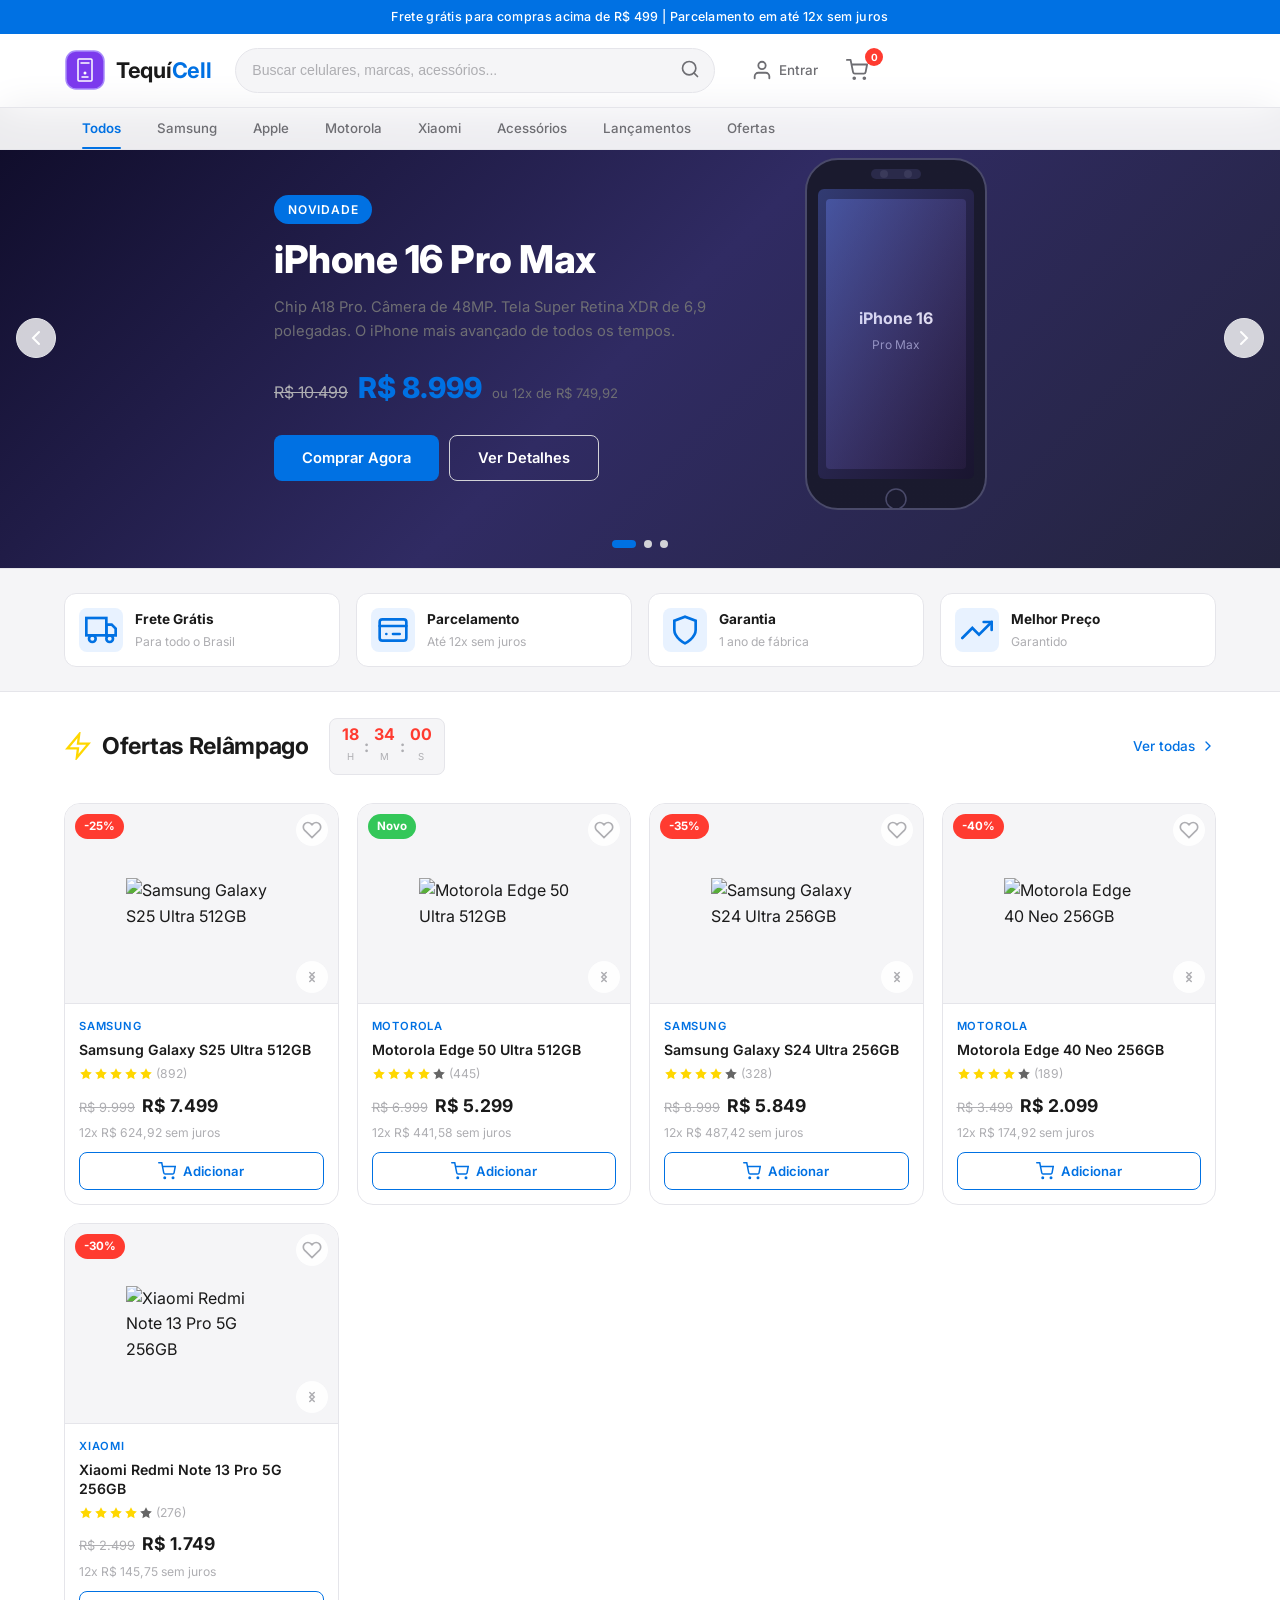
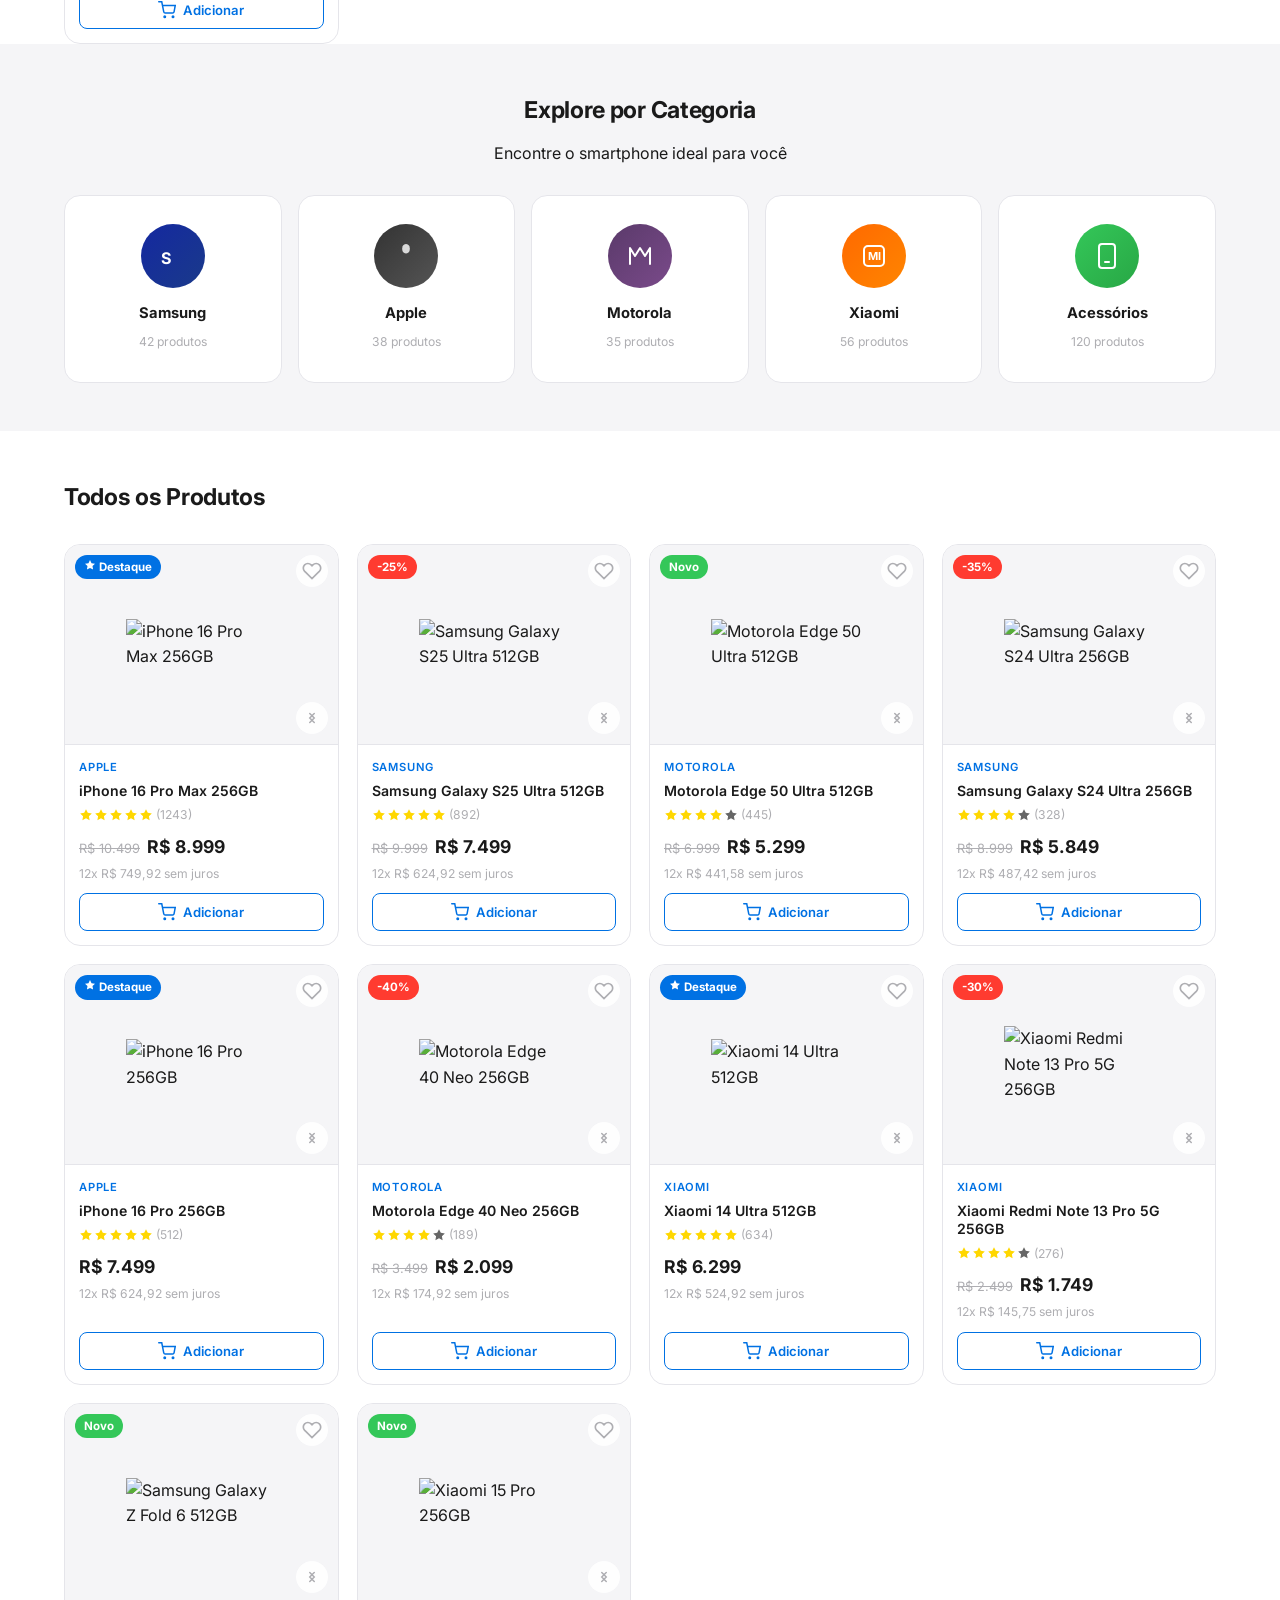
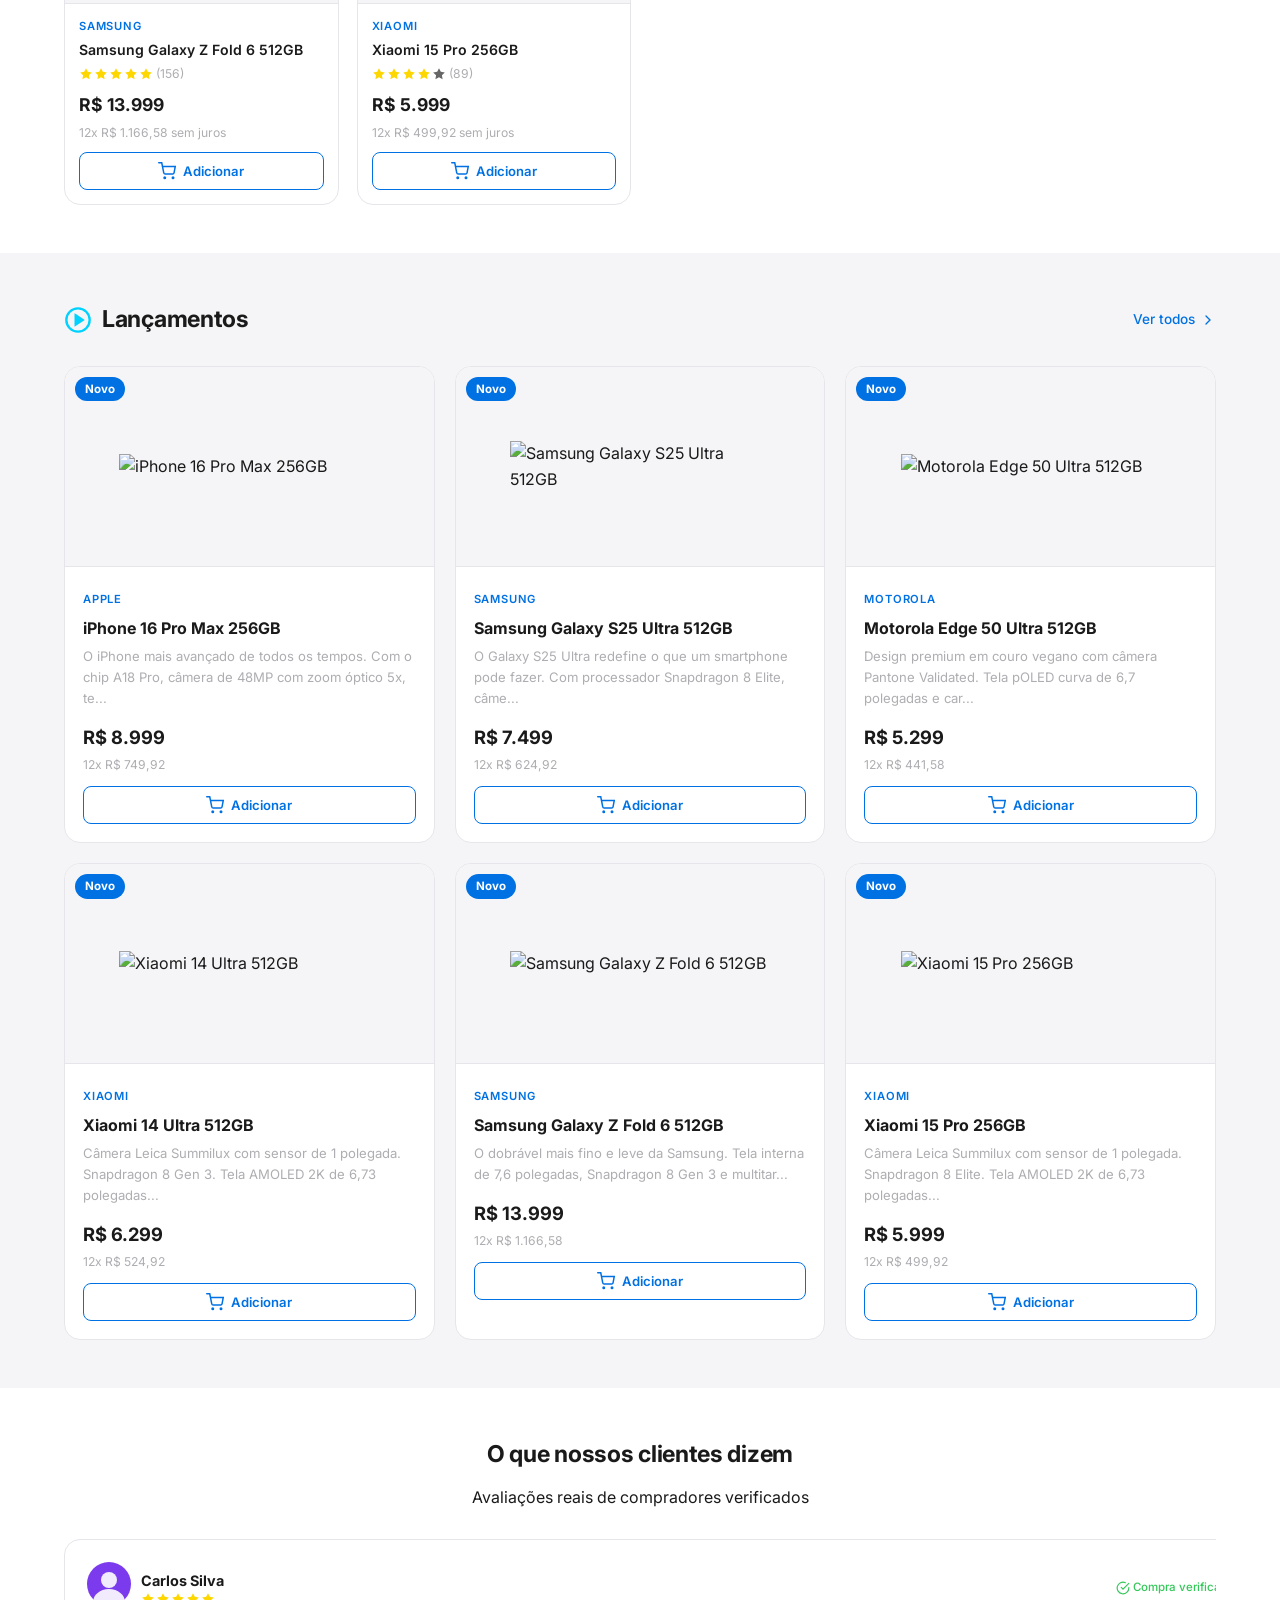
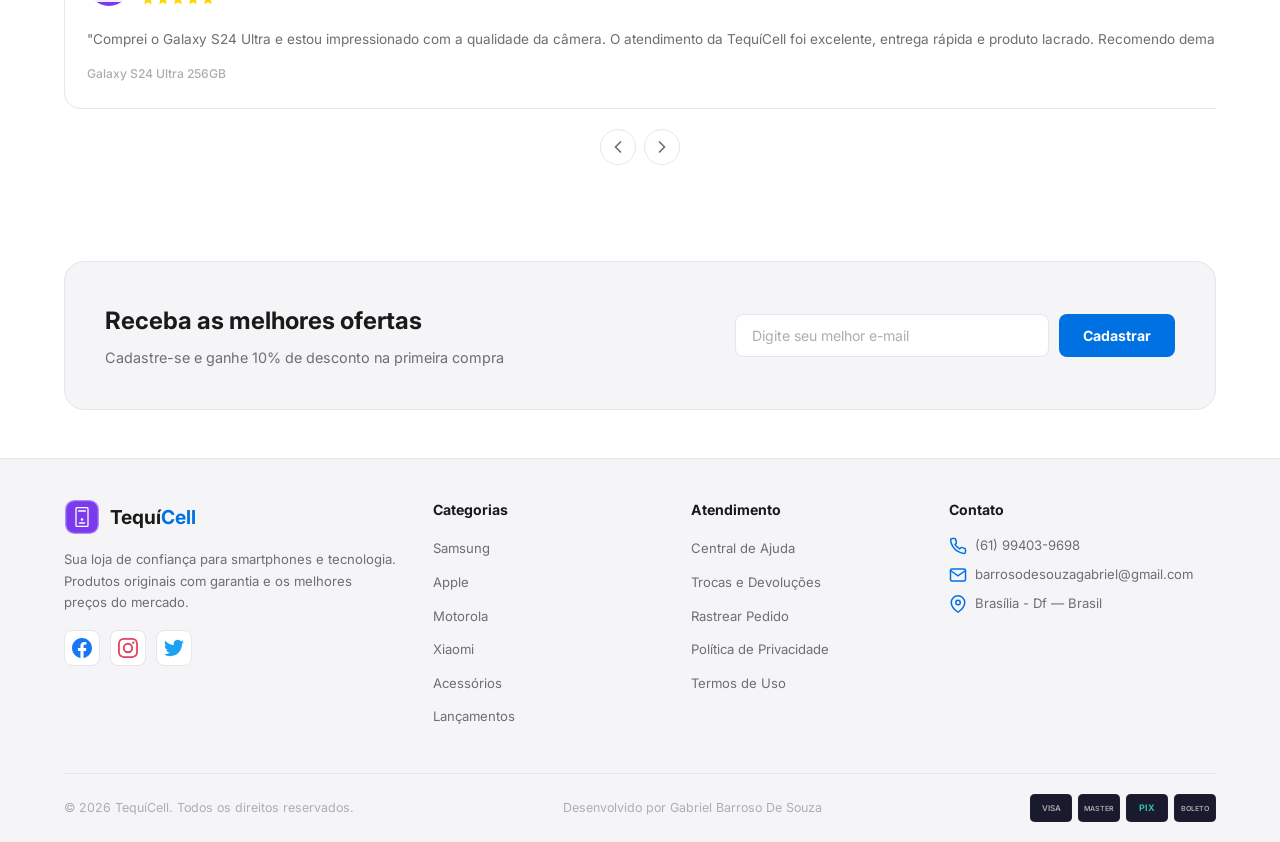
==== index.html @ 998842e7 "Add files via upload" ====
<!DOCTYPE html>
<html lang="pt-BR">
<head>
    <meta charset="UTF-8">
    <meta name="viewport" content="width=device-width, initial-scale=1.0">
    <title>TequíCell — Celulares e Tecnologia</title>
    <link rel="stylesheet" href="styles.css">
    <link href="https://fonts.googleapis.com/css2?family=Inter:wght@300;400;500;600;700;800;900&display=swap" rel="stylesheet">
</head>
<body>

    <!-- ===== HEADER ===== -->
    <header class="header" id="header">
        <div class="header-top">
            <div class="container">
                <p>Frete grátis para compras acima de R$ 499 | Parcelamento em até 12x sem juros</p>
            </div>
        </div>
        <nav class="navbar">
            <div class="container navbar-container">
                <a href="index.html" class="logo">
                    <svg width="4v2" height="42" viewBox="0 0 42 42" fill="none">
                        <rect x="2" y="2" width="38" height="38" rx="10" fill="url(#lg1)" stroke="url(#lg2)" stroke-width="1.5"/>
                        <path d="M14 11a1 1 0 011-1h12a1 1 0 011 1v20a1 1 0 01-1 1H15a1 1 0 01-1-1V11z" stroke="#fff" stroke-width="1.5" stroke-linecap="round"/>
                        <line x1="18" y1="28" x2="24" y2="28" stroke="#fff" stroke-width="1.5" stroke-linecap="round"/>
                        <circle cx="21" cy="24" r="1.5" fill="#fff"/>
                        <path d="M17 14h8" stroke="#fff" stroke-width="1.5" stroke-linecap="round"/>
                        <defs><linearGradient id="lg1" x1="2" y1="2" x2="40" y2="40"><stop stop-color="#7c3aed"/><stop offset="1" stop-color="#2563eb"/></linearGradient><linearGradient id="lg2" x1="2" y1="2" x2="40" y2="40"><stop stop-color="#a78bfa"/><stop offset="1" stop-color="#60a5fa"/></linearGradient></defs>
                    </svg>
                    <span class="logo-text">Tequí<span class="logo-accent">Cell</span></span>
                </a>

                <div class="search-bar">
                    <input type="text" id="searchInput" placeholder="Buscar celulares, marcas, acessórios...">
                    <button class="search-btn">
                        <svg width="20" height="20" viewBox="0 0 24 24" fill="none" stroke="currentColor" stroke-width="2" stroke-linecap="round" stroke-linejoin="round">
                            <circle cx="11" cy="11" r="8"/><line x1="21" y1="21" x2="16.65" y2="16.65"/>
                        </svg>
                    </button>
                </div>

                <div class="nav-actions">
                    <button class="nav-btn" id="loginBtn">
                        <svg width="22" height="22" viewBox="0 0 24 24" fill="none" stroke="currentColor" stroke-width="2" stroke-linecap="round" stroke-linejoin="round">
                            <path d="M20 21v-2a4 4 0 00-4-4H8a4 4 0 00-4 4v2"/><circle cx="12" cy="7" r="4"/>
                        </svg>
                        <span>Entrar</span>
                    </button>
                    <button class="nav-btn cart-btn" id="cartBtn">
                        <svg width="22" height="22" viewBox="0 0 24 24" fill="none" stroke="currentColor" stroke-width="2" stroke-linecap="round" stroke-linejoin="round">
                            <circle cx="9" cy="21" r="1"/><circle cx="20" cy="21" r="1"/>
                            <path d="M1 1h4l2.68 13.39a2 2 0 002 1.61h9.72a2 2 0 002-1.61L23 6H6"/>
                        </svg>
                        <span class="cart-count" id="cartCount">0</span>
                    </button>
                    <button class="mobile-menu-btn" id="mobileMenuBtn">
                        <span></span><span></span><span></span>
                    </button>
                </div>
            </div>
        </nav>

        <div class="nav-categories">
            <div class="container">
                <ul class="categories-list">
                    <li><a href="#" class="cat-link active" data-category="all">Todos</a></li>
                    <li><a href="#" class="cat-link" data-category="samsung">Samsung</a></li>
                    <li><a href="#" class="cat-link" data-category="apple">Apple</a></li>
                    <li><a href="#" class="cat-link" data-category="motorola">Motorola</a></li>
                    <li><a href="#" class="cat-link" data-category="xiaomi">Xiaomi</a></li>
                    <li><a href="#" class="cat-link" data-category="acessorios">Acessórios</a></li>
                    <li><a href="#" class="cat-link" data-category="lancamentos">Lançamentos</a></li>
                    <li><a href="#" class="cat-link" data-category="ofertas">Ofertas</a></li>
                </ul>
            </div>
        </div>
    </header>

    <!-- ===== MOBILE MENU ===== -->
    <div class="mobile-menu" id="mobileMenu">
        <div class="mobile-menu-header">
            <span>Menu</span>
            <button class="close-menu-btn" id="closeMenuBtn">
                <svg width="24" height="24" viewBox="0 0 24 24" fill="none" stroke="currentColor" stroke-width="2" stroke-linecap="round"><line x1="18" y1="6" x2="6" y2="18"/><line x1="6" y1="6" x2="18" y2="18"/></svg>
            </button>
        </div>
        <div class="mobile-search">
            <input type="text" placeholder="Buscar produtos...">
            <button><svg width="20" height="20" viewBox="0 0 24 24" fill="none" stroke="currentColor" stroke-width="2" stroke-linecap="round"><circle cx="11" cy="11" r="8"/><line x1="21" y1="21" x2="16.65" y2="16.65"/></svg></button>
        </div>
        <ul class="mobile-categories">
            <li><a href="#" data-category="all">Todos os Produtos</a></li>
            <li><a href="#" data-category="samsung">Samsung</a></li>
            <li><a href="#" data-category="apple">Apple</a></li>
            <li><a href="#" data-category="motorola">Motorola</a></li>
            <li><a href="#" data-category="xiaomi">Xiaomi</a></li>
            <li><a href="#" data-category="acessorios">Acessórios</a></li>
            <li><a href="#" data-category="lancamentos">Lançamentos</a></li>
            <li><a href="#" data-category="ofertas">Ofertas</a></li>
        </ul>
        <div class="mobile-menu-footer">
            <button class="mobile-login-btn" id="mobileLoginBtn">
                <svg width="20" height="20" viewBox="0 0 24 24" fill="none" stroke="currentColor" stroke-width="2" stroke-linecap="round"><path d="M20 21v-2a4 4 0 00-4-4H8a4 4 0 00-4 4v2"/><circle cx="12" cy="7" r="4"/></svg>
                Entrar / Cadastrar
            </button>
        </div>
    </div>
    <div class="mobile-menu-overlay" id="mobileMenuOverlay"></div>

    <!-- ===== AUTH MODAL ===== -->
    <div class="modal-overlay" id="authModal">
        <div class="modal auth-modal">
            <button class="modal-close" id="modalClose">
                <svg width="24" height="24" viewBox="0 0 24 24" fill="none" stroke="currentColor" stroke-width="2" stroke-linecap="round"><line x1="18" y1="6" x2="6" y2="18"/><line x1="6" y1="6" x2="18" y2="18"/></svg>
            </button>
            <div class="auth-tabs">
                <button class="auth-tab active" data-tab="login">Entrar</button>
                <button class="auth-tab" data-tab="register">Cadastrar</button>
            </div>
            <form class="auth-form active" id="loginForm">
                <div class="form-group">
                    <label for="loginEmail">E-mail</label>
                    <input type="email" id="loginEmail" placeholder="seu@email.com" required>
                </div>
                <div class="form-group">
                    <label for="loginPassword">Senha</label>
                    <div class="password-input">
                        <input type="password" id="loginPassword" placeholder="Sua senha" required>
                        <button type="button" class="toggle-password" data-target="loginPassword">
                            <svg width="20" height="20" viewBox="0 0 24 24" fill="none" stroke="currentColor" stroke-width="2" stroke-linecap="round"><path d="M1 12s4-8 11-8 11 8 11 8-4 8-11 8-11-8-11-8z"/><circle cx="12" cy="12" r="3"/></svg>
                        </button>
                    </div>
                </div>
                <div class="form-options">
                    <label class="checkbox-label"><input type="checkbox"> Lembrar-me</label>
                    <a href="#" class="forgot-link">Esqueceu a senha?</a>
                </div>
                <button type="submit" class="btn-primary full-width">Entrar</button>
                <div class="social-login">
                    <p>Ou entre com</p>
                    <div class="social-buttons">
                        <button type="button" class="social-btn"><svg width="20" height="20" viewBox="0 0 24 24"><path d="M22.56 12.25c0-.78-.07-1.53-.2-2.25H12v4.26h5.92a5.06 5.06 0 01-2.2 3.32v2.77h3.57c2.08-1.92 3.28-4.74 3.28-8.1z" fill="#4285F4"/><path d="M12 23c2.97 0 5.46-.98 7.28-2.66l-3.57-2.77c-.98.66-2.23 1.06-3.71 1.06-2.86 0-5.29-1.93-6.16-4.53H2.18v2.84C3.99 20.53 7.7 23 12 23z" fill="#34A853"/><path d="M5.84 14.09c-.22-.66-.35-1.36-.35-2.09s.13-1.43.35-2.09V7.07H2.18C1.43 8.55 1 10.22 1 12s.43 3.45 1.18 4.93l2.85-2.22.81-.62z" fill="#FBBC05"/><path d="M12 5.38c1.62 0 3.06.56 4.21 1.64l3.15-3.15C17.45 2.09 14.97 1 12 1 7.7 1 3.99 3.47 2.18 7.07l3.66 2.84c.87-2.6 3.3-4.53 6.16-4.53z" fill="#EA4335"/></svg> Google</button>
                        <button type="button" class="social-btn"><svg width="20" height="20" viewBox="0 0 24 24" fill="#1877F2"><path d="M24 12.073c0-6.627-5.373-12-12-12s-12 5.373-12 12c0 5.99 4.388 10.954 10.125 11.854v-8.385H7.078v-3.47h3.047V9.43c0-3.007 1.792-4.669 4.533-4.669 1.312 0 2.686.235 2.686.235v2.953H15.83c-1.491 0-1.956.925-1.956 1.874v2.25h3.328l-.532 3.47h-2.796v8.385C19.612 23.027 24 18.062 24 12.073z"/></svg> Facebook</button>
                    </div>
                </div>
            </form>
            <form class="auth-form" id="registerForm">
                <div class="form-group"><label for="regName">Nome completo</label><input type="text" id="regName" placeholder="Seu nome completo" required></div>
                <div class="form-group"><label for="regEmail">E-mail</label><input type="email" id="regEmail" placeholder="seu@email.com" required></div>
                <div class="form-group"><label for="regPhone">Telefone</label><input type="tel" id="regPhone" placeholder="(11) 99999-9999"></div>
                <div class="form-group"><label for="regPassword">Senha</label>
                    <div class="password-input"><input type="password" id="regPassword" placeholder="Mínimo 8 caracteres" required>
                        <button type="button" class="toggle-password" data-target="regPassword"><svg width="20" height="20" viewBox="0 0 24 24" fill="none" stroke="currentColor" stroke-width="2" stroke-linecap="round"><path d="M1 12s4-8 11-8 11 8 11 8-4 8-11 8-11-8-11-8z"/><circle cx="12" cy="12" r="3"/></svg></button>
                    </div>
                    <div class="password-strength" id="passwordStrength"><div class="strength-bar"></div><span class="strength-text"></span></div>
                </div>
                <div class="form-group"><label for="regConfirmPassword">Confirmar Senha</label><input type="password" id="regConfirmPassword" placeholder="Repita a senha" required></div>
                <label class="checkbox-label terms"><input type="checkbox" required> Aceito os <a href="#">Termos de Uso</a> e <a href="#">Política de Privacidade</a></label>
                <button type="submit" class="btn-primary full-width">Criar Conta</button>
            </form>
        </div>
    </div>

    <!-- ===== CART SIDEBAR ===== -->
    <div class="cart-sidebar" id="cartSidebar">
        <div class="cart-header">
            <h3>
                <svg width="22" height="22" viewBox="0 0 24 24" fill="none" stroke="currentColor" stroke-width="2" stroke-linecap="round"><circle cx="9" cy="21" r="1"/><circle cx="20" cy="21" r="1"/><path d="M1 1h4l2.68 13.39a2 2 0 002 1.61h9.72a2 2 0 002-1.61L23 6H6"/></svg>
                Meu Carrinho (<span id="cartItemCount">0</span>)
            </h3>
            <button class="cart-close" id="cartClose">
                <svg width="24" height="24" viewBox="0 0 24 24" fill="none" stroke="currentColor" stroke-width="2" stroke-linecap="round"><line x1="18" y1="6" x2="6" y2="18"/><line x1="6" y1="6" x2="18" y2="18"/></svg>
            </button>
        </div>
        <div class="cart-items" id="cartItems">
            <div class="cart-empty" id="cartEmpty">
                <svg width="64" height="64" viewBox="0 0 24 24" fill="none" stroke="currentColor" stroke-width="1.5" stroke-linecap="round"><circle cx="9" cy="21" r="1"/><circle cx="20" cy="21" r="1"/><path d="M1 1h4l2.68 13.39a2 2 0 002 1.61h9.72a2 2 0 002-1.61L23 6H6"/></svg>
                <p>Seu carrinho está vazio</p>
                <span>Adicione produtos para continuar</span>
            </div>
        </div>
        <div class="cart-footer" id="cartFooter" style="display:none;">
            <div class="cart-summary">
                <div class="cart-subtotal"><span>Subtotal</span><span id="cartSubtotal">R$ 0,00</span></div>
                <div class="cart-shipping"><span>Frete</span><span class="free-shipping">Grátis</span></div>
                <div class="cart-total"><span>Total</span><span id="cartTotal">R$ 0,00</span></div>
            </div>
            <button class="btn-checkout">Finalizar Compra</button>
            <button class="btn-clear-cart" id="clearCartBtn">Limpar Carrinho</button>
        </div>
    </div>
    <div class="cart-overlay" id="cartOverlay"></div>

    <!-- ===== COMPARE MODAL ===== -->
    <div class="modal-overlay" id="compareModal">
        <div class="modal compare-modal">
            <button class="modal-close" id="compareModalClose">
                <svg width="24" height="24" viewBox="0 0 24 24" fill="none" stroke="currentColor" stroke-width="2" stroke-linecap="round"><line x1="18" y1="6" x2="6" y2="18"/><line x1="6" y1="6" x2="18" y2="18"/></svg>
            </button>
            <h2>Comparar Produtos</h2>
            <p class="compare-subtitle">Selecione até 3 produtos para comparar</p>
            <div class="compare-selected" id="compareSelected">
                <div class="compare-empty-msg">
                    <svg width="48" height="48" viewBox="0 0 24 24" fill="none" stroke="currentColor" stroke-width="1.5" stroke-linecap="round"><polyline points="9 18 15 12 9 6"/><polyline points="15 18 9 12 15 6"/></svg>
                    <p>Clique em "Comparar" nos produtos para adicioná-los aqui</p>
                </div>
            </div>
            <div class="compare-table-wrapper" id="compareTableWrapper" style="display:none;">
                <table class="compare-table" id="compareTable"></table>
            </div>
            <button class="btn-primary full-width compare-action-btn" id="compareActionBtn" style="display:none;">Comparar Agora</button>
        </div>
    </div>

    <!-- ===== HERO CAROUSEL ===== -->
    <section class="hero-carousel" id="heroCarousel">
        <div class="carousel-container">
            <div class="carousel-track" id="carouselTrack">
                <div class="carousel-slide active" style="background: linear-gradient(135deg, #0f0c29 0%, #302b63 50%, #24243e 100%);">
                    <div class="container slide-content">
                        <div class="slide-text">
                            <span class="slide-badge">Novidade</span>
                            <h1>iPhone 16 Pro Max</h1>
                            <p>Chip A18 Pro. Câmera de 48MP. Tela Super Retina XDR de 6,9 polegadas. O iPhone mais avançado de todos os tempos.</p>
                            <div class="slide-price">
                                <span class="old-price">R$ 10.499</span>
                                <span class="current-price">R$ 8.999</span>
                                <span class="installment">ou 12x de R$ 749,92</span>
                            </div>
                            <div class="slide-buttons">
                                <button class="btn-primary btn-lg" onclick="window.location.href='product.html?id=iphone16promax'">Comprar Agora</button>
                                <button class="btn-outline btn-lg" id="botao">Ver Detalhes</button>
                            </div>
                        </div>
                        <div class="slide-image">
                            <svg width="220" height="380" viewBox="0 0 220 380" fill="none">
                                <defs><linearGradient id="iphoneGrad" x1="0" y1="0" x2="220" y2="380"><stop stop-color="#1a1a2e"/><stop offset="1" stop-color="#2d2d4a"/></linearGradient><linearGradient id="screenGrad1" x1="0" y1="0" x2="1" y2="1"><stop stop-color="#667eea" stop-opacity="0.4"/><stop offset="1" stop-color="#764ba2" stop-opacity="0.1"/></linearGradient></defs>
                                <rect x="20" y="15" width="180" height="350" rx="32" fill="url(#iphoneGrad)" stroke="#4a4a6a" stroke-width="2"/>
                                <rect x="32" y="45" width="156" height="290" rx="6" fill="#0f0f23"/>
                                <rect x="32" y="45" width="156" height="290" rx="6" fill="url(#screenGrad1)"/>
                                <rect x="85" y="25" width="50" height="10" rx="5" fill="#2a2a4a"/>
                                <circle cx="98" cy="30" r="4" fill="#3a3a5a"/><circle cx="122" cy="30" r="4" fill="#3a3a5a"/>
                                <circle cx="110" cy="355" r="10" stroke="#4a4a6a" stroke-width="1.5" fill="none"/>
                                <text x="110" y="180" text-anchor="middle" fill="#fff" font-family="Inter" font-size="16" font-weight="700">iPhone 16</text>
                                <text x="110" y="205" text-anchor="middle" fill="#a0a0c0" font-family="Inter" font-size="12">Pro Max</text>
                                <rect x="40" y="55" width="140" height="270" rx="4" fill="url(#screenGrad1)"/>
                            </svg>
                        </div>
                    </div>
                </div>
                <div class="carousel-slide" style="background: linear-gradient(135deg, #1a1a2e 0%, #16213e 50%, #0f3460 100%);">
                    <div class="container slide-content">
                        <div class="slide-text">
                            <span class="slide-badge" style="background: linear-gradient(135deg, #00d2ff, #3a7bd5);">Oferta Especial</span>
                            <h1>Samsung Galaxy S25 Ultra</h1>
                            <p>Processador Snapdragon 8 Elite. Câmera de 200MP. S Pen integrada. Tela Dynamic AMOLED 2X de 6,9 polegadas.</p>
                            <div class="slide-price">
                                <span class="old-price">R$ 9.999</span>
                                <span class="current-price">R$ 7.499</span>
                                <span class="installment">ou 12x de R$ 624,92</span>
                            </div>
                            <div class="slide-buttons">
                                <button class="btn-primary btn-lg" onclick="window.location.href='product.html?id=s25ultra'">Comprar Agora</button>
                                <button class="btn-outline btn-lg">Ver Detalhes</button>
                            </div>
                        </div>
                        <div class="slide-image">
                            <svg width="220" height="380" viewBox="0 0 220 380" fill="none">
                                <defs><linearGradient id="samsungGrad" x1="0" y1="0" x2="220" y2="380"><stop stop-color="#1a1a2e"/><stop offset="1" stop-color="#1a2a4e"/></linearGradient><linearGradient id="screenGrad2" x1="0" y1="0" x2="1" y2="1"><stop stop-color="#00d2ff" stop-opacity="0.3"/><stop offset="1" stop-color="#3a7bd5" stop-opacity="0.1"/></linearGradient></defs>
                                <rect x="20" y="15" width="180" height="350" rx="30" fill="url(#samsungGrad)" stroke="#3a5a8a" stroke-width="2"/>
                                <rect x="32" y="45" width="156" height="290" rx="6" fill="#0f0f23"/>
                                <rect x="32" y="45" width="156" height="290" rx="6" fill="url(#screenGrad2)"/>
                                <circle cx="110" cy="28" r="5" fill="#2a3a5a"/>
                                <circle cx="110" cy="355" r="10" stroke="#3a5a8a" stroke-width="1.5" fill="none"/>
                                <text x="110" y="180" text-anchor="middle" fill="#fff" font-family="Inter" font-size="15" font-weight="700">Galaxy S25</text>
                                <text x="110" y="205" text-anchor="middle" fill="#a0b0d0" font-family="Inter" font-size="12">Ultra</text>
                            </svg>
                        </div>
                    </div>
                </div>
                <div class="carousel-slide" style="background: linear-gradient(135deg, #1b1b2f 0%, #2d2d4a 50%, #1a1a3e 100%);">
                    <div class="container slide-content">
                        <div class="slide-text">
                            <span class="slide-badge" style="background: linear-gradient(135deg, #f093fb, #f5576c);">Lançamento</span>
                            <h1>Motorola Edge 50 Ultra</h1>
                            <p>Câmera Pantone Validated. Tela pOLED de 6,7 polegadas. Design premium em couro vegano. Carregamento de 125W.</p>
                            <div class="slide-price">
                                <span class="old-price">R$ 6.999</span>
                                <span class="current-price">R$ 5.299</span>
                                <span class="installment">ou 12x de R$ 441,58</span>
                            </div>
                            <div class="slide-buttons">
                                <button class="btn-primary btn-lg" onclick="window.location.href='product.html?id=edge50ultra'">Comprar Agora</button>
                                <button class="btn-outline btn-lg">Ver Detalhes</button>
                            </div>
                        </div>
                        <div class="slide-image">
                            <svg width="220" height="380" viewBox="0 0 220 380" fill="none">
                                <defs><linearGradient id="motoGrad" x1="0" y1="0" x2="220" y2="380"><stop stop-color="#1a1a2e"/><stop offset="1" stop-color="#2a1a3e"/></linearGradient><linearGradient id="screenGrad3" x1="0" y1="0" x2="1" y2="1"><stop stop-color="#f093fb" stop-opacity="0.3"/><stop offset="1" stop-color="#f5576c" stop-opacity="0.1"/></linearGradient></defs>
                                <rect x="20" y="15" width="180" height="350" rx="30" fill="url(#motoGrad)" stroke="#5a3a6a" stroke-width="2"/>
                                <rect x="32" y="45" width="156" height="290" rx="6" fill="#0f0f23"/>
                                <rect x="32" y="45" width="156" height="290" rx="6" fill="url(#screenGrad3)"/>
                                <circle cx="110" cy="28" r="5" fill="#4a3a5a"/>
                                <circle cx="110" cy="355" r="10" stroke="#5a3a6a" stroke-width="1.5" fill="none"/>
                                <text x="110" y="180" text-anchor="middle" fill="#fff" font-family="Inter" font-size="15" font-weight="700">Edge 50</text>
                                <text x="110" y="205" text-anchor="middle" fill="#c0a0d0" font-family="Inter" font-size="12">Ultra</text>
                            </svg>
                        </div>
                    </div>
                </div>
            </div>
            <button class="carousel-btn prev-btn" id="prevBtn">
                <svg width="24" height="24" viewBox="0 0 24 24" fill="none" stroke="currentColor" stroke-width="2" stroke-linecap="round"><polyline points="15 18 9 12 15 6"/></svg>
            </button>
            <button class="carousel-btn next-btn" id="nextBtn">
                <svg width="24" height="24" viewBox="0 0 24 24" fill="none" stroke="currentColor" stroke-width="2" stroke-linecap="round"><polyline points="9 18 15 12 9 6"/></svg>
            </button>
            <div class="carousel-dots" id="carouselDots">
                <button class="dot active" data-index="0"></button>
                <button class="dot" data-index="1"></button>
                <button class="dot" data-index="2"></button>
            </div>
        </div>
    </section>

    <!-- ===== PROMO BANNER ===== -->
    <section class="promo-banner">
        <div class="container">
            <div class="promo-grid">
                <div class="promo-card">
                    <div class="promo-icon"><svg width="32" height="32" viewBox="0 0 24 24" fill="none" stroke="currentColor" stroke-width="2" stroke-linecap="round"><rect x="1" y="3" width="15" height="13"/><polygon points="16 8 20 8 23 11 23 16 16 16 16 8"/><circle cx="5.5" cy="18.5" r="2.5"/><circle cx="18.5" cy="18.5" r="2.5"/></svg></div>
                    <div><h4>Frete Grátis</h4><p>Para todo o Brasil</p></div>
                </div>
                <div class="promo-card">
                    <div class="promo-icon"><svg width="32" height="32" viewBox="0 0 24 24" fill="none" stroke="currentColor" stroke-width="2" stroke-linecap="round"><rect x="2" y="4" width="20" height="16" rx="2"/><path d="M7 15h0M2 9h20"/><path d="M12 15h5"/></svg></div>
                    <div><h4>Parcelamento</h4><p>Até 12x sem juros</p></div>
                </div>
                <div class="promo-card">
                    <div class="promo-icon"><svg width="32" height="32" viewBox="0 0 24 24" fill="none" stroke="currentColor" stroke-width="2" stroke-linecap="round"><path d="M12 22s8-4 8-10V5l-8-3-8 3v7c0 6 8 10 8 10z"/></svg></div>
                    <div><h4>Garantia</h4><p>1 ano de fábrica</p></div>
                </div>
                <div class="promo-card">
                    <div class="promo-icon"><svg width="32" height="32" viewBox="0 0 24 24" fill="none" stroke="currentColor" stroke-width="2" stroke-linecap="round"><polyline points="23 6 13.5 15.5 8.5 10.5 1 18"/><polyline points="17 6 23 6 23 12"/></svg></div>
                    <div><h4>Melhor Preço</h4><p>Garantido</p></div>
                </div>
            </div>
        </div>
    </section>

    <!-- ===== FLASH DEALS ===== -->
    <section class="flash-deals">
        <br>
        <div class="container">
            <div class="section-header">
                <div class="section-title">
                    <svg width="28" height="28" viewBox="0 0 24 24" fill="none" stroke="url(#flashGrad)" stroke-width="2" stroke-linecap="round"><polygon points="13 2 3 14 12 14 11 22 21 10 12 10 13 2"/><defs><linearGradient id="flashGrad" x1="3" y1="2" x2="21" y2="22"><stop stop-color="#FFD700"/><stop offset="1" stop-color="#FF6B00"/></linearGradient></defs></svg>
                    <h2>Ofertas Relâmpago</h2>
                    <br>
                    <div class="countdown" id="countdown">
                        <div class="countdown-item"><span class="countdown-value" id="hours">08</span><span class="countdown-label">h</span></div>
                        <span class="countdown-sep">:</span>
                        <div class="countdown-item"><span class="countdown-value" id="minutes">45</span><span class="countdown-label">m</span></div>
                        <span class="countdown-sep">:</span>
                        <div class="countdown-item"><span class="countdown-value" id="seconds">30</span><span class="countdown-label">s</span></div>
                    </div>
                </div>
                <a href="#" class="see-all">Ver todas <svg width="16" height="16" viewBox="0 0 24 24" fill="none" stroke="currentColor" stroke-width="2" stroke-linecap="round"><polyline points="9 18 15 12 9 6"/></svg></a>
            </div>
            <div class="products-grid" id="flashDealsGrid"></div>
        </div>
    </section>

    <!-- ===== CATEGORIES ===== -->
    <section class="categories-section">
        <div class="container">
            <div class="section-header" style="flex-direction:column;align-items:center;text-align:center;">
                <h2>Explore por Categoria</h2>
                <p>Encontre o smartphone ideal para você</p>
            </div>
            <div class="categories-grid">
                <div class="category-card" data-category="samsung"><div class="category-icon samsung-icon"><svg width="40" height="40" viewBox="0 0 40 40"><text x="8" y="28" font-family="Inter" font-size="16" font-weight="700" fill="#fff">S</text></svg></div><h3>Samsung</h3><span>42 produtos</span></div>
                <div class="category-card" data-category="apple"><div class="category-icon apple-icon"><svg width="40" height="40" viewBox="0 0 40 40"><path d="M20 8c-1.5 0-3 1-3.5 2.5-.5 1.5-.5 3 0 4.5C17 16.5 18.5 17.5 20 17.5s3-1 3.5-2.5c.5-1.5.5-3 0-4.5C23 9 21.5 8 20 8z" fill="#fff" opacity="0.8"/></svg></div><h3>Apple</h3><span>38 produtos</span></div>
                <div class="category-card" data-category="motorola"><div class="category-icon motorola-icon"><svg width="40" height="40" viewBox="0 0 40 40"><path d="M10 28V12l5 8 5-8 5 8 5-8v16" stroke="#fff" stroke-width="2" fill="none" stroke-linecap="round" stroke-linejoin="round"/></svg></div><h3>Motorola</h3><span>35 produtos</span></div>
                <div class="category-card" data-category="xiaomi"><div class="category-icon xiaomi-icon"><svg width="40" height="40" viewBox="0 0 40 40"><rect x="10" y="10" width="20" height="20" rx="4" stroke="#fff" stroke-width="2" fill="none"/><text x="20" y="24" text-anchor="middle" font-family="Inter" font-size="11" font-weight="700" fill="#fff">MI</text></svg></div><h3>Xiaomi</h3><span>56 produtos</span></div>
                <div class="category-card" data-category="acessorios"><div class="category-icon acessorios-icon"><svg width="40" height="40" viewBox="0 0 40 40"><rect x="12" y="8" width="16" height="24" rx="3" stroke="#fff" stroke-width="2" fill="none"/><line x1="18" y1="26" x2="22" y2="26" stroke="#fff" stroke-width="2" stroke-linecap="round"/></svg></div><h3>Acessórios</h3><span>120 produtos</span></div>
            </div>
        </div>
    </section>

    <!-- ===== ALL PRODUCTS ===== -->
    <section class="all-products" id="allProducts">
        <div class="container">
            <div class="section-header">
                <h2>Todos os Produtos</h2>
            </div>
            <div class="products-grid" id="allProductsGrid"></div>
        </div>
    </section>

    <!-- ===== LAUNCHES ===== -->
    <section class="launches">
        <div class="container">
            <div class="section-header">
                <div class="section-title">
                    <svg width="28" height="28" viewBox="0 0 24 24" fill="none" stroke="url(#launchGrad)" stroke-width="2" stroke-linecap="round"><circle cx="12" cy="12" r="10"/><polygon points="10 8 16 12 10 16 10 8" fill="url(#launchGrad)"/><defs><linearGradient id="launchGrad" x1="2" y1="2" x2="22" y2="22"><stop stop-color="#00d2ff"/><stop offset="1" stop-color="#3a7bd5"/></linearGradient></defs></svg>
                    <h2>Lançamentos</h2>
                </div>
                <a href="#" class="see-all">Ver todos <svg width="16" height="16" viewBox="0 0 24 24" fill="none" stroke="currentColor" stroke-width="2" stroke-linecap="round"><polyline points="9 18 15 12 9 6"/></svg></a>
            </div>
            <div class="launches-grid" id="launchesGrid"></div>
        </div>
    </section>

    <!-- ===== REVIEWS ===== -->
    <section class="reviews-section">
        <div class="container">
            <div class="section-header" style="flex-direction:column;align-items:center;text-align:center;">
                <h2>O que nossos clientes dizem</h2>
                <p>Avaliações reais de compradores verificados</p>
            </div>
            <div class="reviews-carousel" id="reviewsCarousel">
                <div class="reviews-track" id="reviewsTrack">
                    <div class="review-card">
                        <div class="review-header">
                            <div class="review-avatar"><svg width="44" height="44" viewBox="0 0 44 44"><circle cx="22" cy="22" r="22" fill="url(#av1)"/><circle cx="22" cy="18" r="8" fill="#fff" opacity="0.9"/><path d="M6 40c0-7 7-13 16-13s16 6 16 13" fill="#fff" opacity="0.9"/><defs><linearGradient id="av1" x1="0" y1="0" x2="44" y2="44"><stop stop-color="#7c3aed"/><stop offset="1" stop-color="#2563eb"/></linearGradient></defs></svg></div>
                            <div class="review-meta"><h4>Carlos Silva</h4><div class="review-stars"><svg width="14" height="14" viewBox="0 0 24 24" fill="#FFD700"><polygon points="12 2 15.09 8.26 22 9.27 17 14.14 18.18 21.02 12 17.77 5.82 21.02 7 14.14 2 9.27 8.91 8.26 12 2"/></svg><svg width="14" height="14" viewBox="0 0 24 24" fill="#FFD700"><polygon points="12 2 15.09 8.26 22 9.27 17 14.14 18.18 21.02 12 17.77 5.82 21.02 7 14.14 2 9.27 8.91 8.26 12 2"/></svg><svg width="14" height="14" viewBox="0 0 24 24" fill="#FFD700"><polygon points="12 2 15.09 8.26 22 9.27 17 14.14 18.18 21.02 12 17.77 5.82 21.02 7 14.14 2 9.27 8.91 8.26 12 2"/></svg><svg width="14" height="14" viewBox="0 0 24 24" fill="#FFD700"><polygon points="12 2 15.09 8.26 22 9.27 17 14.14 18.18 21.02 12 17.77 5.82 21.02 7 14.14 2 9.27 8.91 8.26 12 2"/></svg><svg width="14" height="14" viewBox="0 0 24 24" fill="#FFD700"><polygon points="12 2 15.09 8.26 22 9.27 17 14.14 18.18 21.02 12 17.77 5.82 21.02 7 14.14 2 9.27 8.91 8.26 12 2"/></svg></div></div>
                            <span class="verified-badge"><svg width="14" height="14" viewBox="0 0 24 24" fill="none" stroke="currentColor" stroke-width="2" stroke-linecap="round"><path d="M22 11.08V12a10 10 0 11-5.93-9.14"/><polyline points="22 4 12 14.01 9 11.01"/></svg> Compra verificada</span>
                        </div>
                        <p class="review-text">"Comprei o Galaxy S24 Ultra e estou impressionado com a qualidade da câmera. O atendimento da TequíCell foi excelente, entrega rápida e produto lacrado. Recomendo demais!"</p>
                        <span class="review-product">Galaxy S24 Ultra 256GB</span>
                    </div>
                    <div class="review-card">
                        <div class="review-header">
                            <div class="review-avatar"><svg width="44" height="44" viewBox="0 0 44 44"><circle cx="22" cy="22" r="22" fill="url(#av2)"/><circle cx="22" cy="18" r="8" fill="#fff" opacity="0.9"/><path d="M6 40c0-7 7-13 16-13s16 6 16 13" fill="#fff" opacity="0.9"/><defs><linearGradient id="av2" x1="0" y1="0" x2="44" y2="44"><stop stop-color="#f093fb"/><stop offset="1" stop-color="#f5576c"/></linearGradient></defs></svg></div>
                            <div class="review-meta"><h4>Ana Oliveira</h4><div class="review-stars"><svg width="14" height="14" viewBox="0 0 24 24" fill="#FFD700"><polygon points="12 2 15.09 8.26 22 9.27 17 14.14 18.18 21.02 12 17.77 5.82 21.02 7 14.14 2 9.27 8.91 8.26 12 2"/></svg><svg width="14" height="14" viewBox="0 0 24 24" fill="#FFD700"><polygon points="12 2 15.09 8.26 22 9.27 17 14.14 18.18 21.02 12 17.77 5.82 21.02 7 14.14 2 9.27 8.91 8.26 12 2"/></svg><svg width="14" height="14" viewBox="0 0 24 24" fill="#FFD700"><polygon points="12 2 15.09 8.26 22 9.27 17 14.14 18.18 21.02 12 17.77 5.82 21.02 7 14.14 2 9.27 8.91 8.26 12 2"/></svg><svg width="14" height="14" viewBox="0 0 24 24" fill="#FFD700"><polygon points="12 2 15.09 8.26 22 9.27 17 14.14 18.18 21.02 12 17.77 5.82 21.02 7 14.14 2 9.27 8.91 8.26 12 2"/></svg><svg width="14" height="14" viewBox="0 0 24 24" fill="#FFD700"><polygon points="12 2 15.09 8.26 22 9.27 17 14.14 18.18 21.02 12 17.77 5.82 21.02 7 14.14 2 9.27 8.91 8.26 12 2"/></svg></div></div>
                            <span class="verified-badge"><svg width="14" height="14" viewBox="0 0 24 24" fill="none" stroke="currentColor" stroke-width="2" stroke-linecap="round"><path d="M22 11.08V12a10 10 0 11-5.93-9.14"/><polyline points="22 4 12 14.01 9 11.01"/></svg> Compra verificada</span>
                        </div>
                        <p class="review-text">"O iPhone 16 Pro superou minhas expectativas. A bateria dura o dia todo e as fotos ficam perfeitas. O site é muito fácil de navegar e o suporte respondeu todas as minhas dúvidas."</p>
                        <span class="review-product">iPhone 16 Pro 256GB</span>
                    </div>
                    <div class="review-card">
                        <div class="review-header">
                            <div class="review-avatar"><svg width="44" height="44" viewBox="0 0 44 44"><circle cx="22" cy="22" r="22" fill="url(#av3)"/><circle cx="22" cy="18" r="8" fill="#fff" opacity="0.9"/><path d="M6 40c0-7 7-13 16-13s16 6 16 13" fill="#fff" opacity="0.9"/><defs><linearGradient id="av3" x1="0" y1="0" x2="44" y2="44"><stop stop-color="#00d2ff"/><stop offset="1" stop-color="#3a7bd5"/></linearGradient></defs></svg></div>
                            <div class="review-meta"><h4>Rafael Santos</h4><div class="review-stars"><svg width="14" height="14" viewBox="0 0 24 24" fill="#FFD700"><polygon points="12 2 15.09 8.26 22 9.27 17 14.14 18.18 21.02 12 17.77 5.82 21.02 7 14.14 2 9.27 8.91 8.26 12 2"/></svg><svg width="14" height="14" viewBox="0 0 24 24" fill="#FFD700"><polygon points="12 2 15.09 8.26 22 9.27 17 14.14 18.18 21.02 12 17.77 5.82 21.02 7 14.14 2 9.27 8.91 8.26 12 2"/></svg><svg width="14" height="14" viewBox="0 0 24 24" fill="#FFD700"><polygon points="12 2 15.09 8.26 22 9.27 17 14.14 18.18 21.02 12 17.77 5.82 21.02 7 14.14 2 9.27 8.91 8.26 12 2"/></svg><svg width="14" height="14" viewBox="0 0 24 24" fill="#FFD700"><polygon points="12 2 15.09 8.26 22 9.27 17 14.14 18.18 21.02 12 17.77 5.82 21.02 7 14.14 2 9.27 8.91 8.26 12 2"/></svg><svg width="14" height="14" viewBox="0 0 24 24" fill="#666"><polygon points="12 2 15.09 8.26 22 9.27 17 14.14 18.18 21.02 12 17.77 5.82 21.02 7 14.14 2 9.27 8.91 8.26 12 2"/></svg></div></div>
                            <span class="verified-badge"><svg width="14" height="14" viewBox="0 0 24 24" fill="none" stroke="currentColor" stroke-width="2" stroke-linecap="round"><path d="M22 11.08V12a10 10 0 11-5.93-9.14"/><polyline points="22 4 12 14.01 9 11.01"/></svg> Compra verificada</span>
                        </div>
                        <p class="review-text">"O Motorola Edge 40 Neo é um excelente custo-benefício. Tela linda, câmera boa e o design em couro vegano é sofisticado. Chegou em 2 dias, muito rápido!"</p>
                        <span class="review-product">Motorola Edge 40 Neo 256GB</span>
                    </div>
                    <div class="review-card">
                        <div class="review-header">
                            <div class="review-avatar"><svg width="44" height="44" viewBox="0 0 44 44"><circle cx="22" cy="22" r="22" fill="url(#av4)"/><circle cx="22" cy="18" r="8" fill="#fff" opacity="0.9"/><path d="M6 40c0-7 7-13 16-13s16 6 16 13" fill="#fff" opacity="0.9"/><defs><linearGradient id="av4" x1="0" y1="0" x2="44" y2="44"><stop stop-color="#FFD700"/><stop offset="1" stop-color="#FF6B00"/></linearGradient></defs></svg></div>
                            <div class="review-meta"><h4>Juliana Costa</h4><div class="review-stars"><svg width="14" height="14" viewBox="0 0 24 24" fill="#FFD700"><polygon points="12 2 15.09 8.26 22 9.27 17 14.14 18.18 21.02 12 17.77 5.82 21.02 7 14.14 2 9.27 8.91 8.26 12 2"/></svg><svg width="14" height="14" viewBox="0 0 24 24" fill="#FFD700"><polygon points="12 2 15.09 8.26 22 9.27 17 14.14 18.18 21.02 12 17.77 5.82 21.02 7 14.14 2 9.27 8.91 8.26 12 2"/></svg><svg width="14" height="14" viewBox="0 0 24 24" fill="#FFD700"><polygon points="12 2 15.09 8.26 22 9.27 17 14.14 18.18 21.02 12 17.77 5.82 21.02 7 14.14 2 9.27 8.91 8.26 12 2"/></svg><svg width="14" height="14" viewBox="0 0 24 24" fill="#FFD700"><polygon points="12 2 15.09 8.26 22 9.27 17 14.14 18.18 21.02 12 17.77 5.82 21.02 7 14.14 2 9.27 8.91 8.26 12 2"/></svg><svg width="14" height="14" viewBox="0 0 24 24" fill="#FFD700"><polygon points="12 2 15.09 8.26 22 9.27 17 14.14 18.18 21.02 12 17.77 5.82 21.02 7 14.14 2 9.27 8.91 8.26 12 2"/></svg></div></div>
                            <span class="verified-badge"><svg width="14" height="14" viewBox="0 0 24 24" fill="none" stroke="currentColor" stroke-width="2" stroke-linecap="round"><path d="M22 11.08V12a10 10 0 11-5.93-9.14"/><polyline points="22 4 12 14.01 9 11.01"/></svg> Compra verificada</span>
                        </div>
                        <p class="review-text">"Já é a terceira vez que compro na TequíCell. Sempre com os melhores preços e promoções imperdíveis. O Xiaomi 14 Ultra é uma máquina de fotos!"</p>
                        <span class="review-product">Xiaomi 14 Ultra 512GB</span>
                    </div>
                </div>
                <div class="reviews-nav">
                    <button class="review-nav-btn" id="prevReview"><svg width="20" height="20" viewBox="0 0 24 24" fill="none" stroke="currentColor" stroke-width="2" stroke-linecap="round"><polyline points="15 18 9 12 15 6"/></svg></button>
                    <button class="review-nav-btn" id="nextReview"><svg width="20" height="20" viewBox="0 0 24 24" fill="none" stroke="currentColor" stroke-width="2" stroke-linecap="round"><polyline points="9 18 15 12 9 6"/></svg></button>
                </div>
            </div>
        </div>
    </section>

    <!-- ===== NEWSLETTER ===== -->
    <section class="newsletter">
        <div class="container">
            <div class="newsletter-content">
                <div class="newsletter-text">
                    <h2>Receba as melhores ofertas</h2>
                    <p>Cadastre-se e ganhe 10% de desconto na primeira compra</p>
                </div>
                <form class="newsletter-form">
                    <input type="email" placeholder="Digite seu melhor e-mail" required>
                    <button type="submit" class="btn-primary">Cadastrar</button>
                </form>
            </div>
        </div>
    </section>

    <!-- ===== FOOTER ===== -->
    <footer class="footer">
        <div class="container">
            <div class="footer-grid">
                <div class="footer-col">
                    <a href="index.html" class="footer-logo">
                        <svg width="36" height="36" viewBox="0 0 42 42" fill="none"><rect x="2" y="2" width="38" height="38" rx="10" fill="url(#lg1)" stroke="url(#lg2)" stroke-width="1.5"/><path d="M14 11a1 1 0 011-1h12a1 1 0 011 1v20a1 1 0 01-1 1H15a1 1 0 01-1-1V11z" stroke="#fff" stroke-width="1.5" stroke-linecap="round"/><line x1="18" y1="28" x2="24" y2="28" stroke="#fff" stroke-width="1.5" stroke-linecap="round"/><circle cx="21" cy="24" r="1.5" fill="#fff"/><path d="M17 14h8" stroke="#fff" stroke-width="1.5" stroke-linecap="round"/></svg>
                        <span>Tequí<span class="logo-accent">Cell</span></span>
                    </a>
                    <p>Sua loja de confiança para smartphones e tecnologia. Produtos originais com garantia e os melhores preços do mercado.</p>
                    <div class="footer-social">
                        <a href="#" class="social-link"><svg width="20" height="20" viewBox="0 0 24 24" fill="#1877F2"><path d="M24 12.073c0-6.627-5.373-12-12-12s-12 5.373-12 12c0 5.99 4.388 10.954 10.125 11.854v-8.385H7.078v-3.47h3.047V9.43c0-3.007 1.792-4.669 4.533-4.669 1.312 0 2.686.235 2.686.235v2.953H15.83c-1.491 0-1.956.925-1.956 1.874v2.25h3.328l-.532 3.47h-2.796v8.385C19.612 23.027 24 18.062 24 12.073z"/></svg></a>
                        <a href="#" class="social-link"><svg width="20" height="20" viewBox="0 0 24 24" fill="#E4405F"><path d="M12 2.163c3.204 0 3.584.012 4.85.07 3.252.148 4.771 1.691 4.919 4.919.058 1.265.069 1.645.069 4.849 0 3.205-.012 3.584-.069 4.849-.149 3.225-1.664 4.771-4.919 4.919-1.266.058-1.644.07-4.85.07-3.204 0-3.584-.012-4.849-.07-3.26-.149-4.771-1.699-4.919-4.92-.058-1.265-.07-1.644-.07-4.849 0-3.204.013-3.583.07-4.849.149-3.227 1.664-4.771 4.919-4.919 1.266-.057 1.645-.069 4.849-.069zM12 0C8.741 0 8.333.014 7.053.072 2.695.272.273 2.69.073 7.052.014 8.333 0 8.741 0 12c0 3.259.014 3.668.072 4.948.2 4.358 2.618 6.78 6.98 6.98C8.333 23.986 8.741 24 12 24c3.259 0 3.668-.014 4.948-.072 4.354-.2 6.782-2.618 6.979-6.98.059-1.28.073-1.689.073-4.948 0-3.259-.014-3.667-.072-4.947-.196-4.354-2.617-6.78-6.979-6.98C15.668.014 15.259 0 12 0zm0 5.838a6.162 6.162 0 100 12.324 6.162 6.162 0 000-12.324zM12 16a4 4 0 110-8 4 4 0 010 8zm6.406-11.845a1.44 1.44 0 100 2.881 1.44 1.44 0 000-2.881z"/></svg></a>
                        <a href="#" class="social-link"><svg width="20" height="20" viewBox="0 0 24 24" fill="#1DA1F2"><path d="M23.953 4.57a10 10 0 01-2.825.775 4.958 4.958 0 002.163-2.723c-.951.555-2.005.959-3.127 1.184a4.92 4.92 0 00-8.384 4.482C7.69 8.095 4.067 6.13 1.64 3.162a4.822 4.822 0 00-.666 2.475c0 1.71.87 3.213 2.188 4.096a4.904 4.904 0 01-2.228-.616v.06a4.923 4.923 0 003.946 4.827 4.996 4.996 0 01-2.212.085 4.936 4.936 0 004.604 3.417 9.867 9.867 0 01-6.102 2.105c-.39 0-.779-.023-1.17-.067a13.995 13.995 0 007.557 2.209c9.053 0 13.998-7.496 13.998-13.985 0-.21 0-.42-.015-.63A9.935 9.935 0 0024 4.59z"/></svg></a>
                    </div>
                </div>
                <div class="footer-col"><h4>Categorias</h4><ul><li><a href="#">Samsung</a></li><li><a href="#">Apple</a></li><li><a href="#">Motorola</a></li><li><a href="#">Xiaomi</a></li><li><a href="#">Acessórios</a></li><li><a href="#">Lançamentos</a></li></ul></div>
                <div class="footer-col"><h4>Atendimento</h4><ul><li><a href="#">Central de Ajuda</a></li><li><a href="#">Trocas e Devoluções</a></li><li><a href="#">Rastrear Pedido</a></li><li><a href="#">Política de Privacidade</a></li><li><a href="#">Termos de Uso</a></li></ul></div>
                <div class="footer-col"><h4>Contato</h4><ul class="contact-list">
                    <li><svg width="18" height="18" viewBox="0 0 24 24" fill="none" stroke="currentColor" stroke-width="2" stroke-linecap="round"><path d="M22 16.92v3a2 2 0 01-2.18 2 19.79 19.79 0 01-8.63-3.07 19.5 19.5 0 01-6-6 19.79 19.79 0 01-3.07-8.67A2 2 0 014.11 2h3a2 2 0 012 1.72 12.84 12.84 0 00.7 2.81 2 2 0 01-.45 2.11L8.09 9.91a16 16 0 006 6l1.27-1.27a2 2 0 012.11-.45 12.84 12.84 0 002.81.7A2 2 0 0122 16.92z"/></svg> (61) 99403-9698</li>
                    <li><svg width="18" height="18" viewBox="0 0 24 24" fill="none" stroke="currentColor" stroke-width="2" stroke-linecap="round"><path d="M4 4h16c1.1 0 2 .9 2 2v12c0 1.1-.9 2-2 2H4c-1.1 0-2-.9-2-2V6c0-1.1.9-2 2-2z"/><polyline points="22,6 12,13 2,6"/></svg> barrosodesouzagabriel@gmail.com</li>
                    <li><svg width="18" height="18" viewBox="0 0 24 24" fill="none" stroke="currentColor" stroke-width="2" stroke-linecap="round"><path d="M21 10c0 7-9 13-9 13s-9-6-9-13a9 9 0 0118 0z"/><circle cx="12" cy="10" r="3"/></svg> Brasília - Df — Brasil</li>
                </ul></div>
            </div>
            <div class="footer-bottom">
                <p>&copy; 2026 TequíCell. Todos os direitos reservados.</p>
                <p>Desenvolvido por Gabriel Barroso De Souza</p>
                <div class="payment-methods">
                    <svg width="42" height="28" viewBox="0 0 42 28"><rect width="42" height="28" rx="5" fill="#1a1a2e" stroke="#333" stroke-width="0.5"/><text x="21" y="17" text-anchor="middle" fill="#aaa" font-size="8" font-family="Inter" font-weight="600">VISA</text></svg>
                    <svg width="42" height="28" viewBox="0 0 42 28"><rect width="42" height="28" rx="5" fill="#1a1a2e" stroke="#333" stroke-width="0.5"/><text x="21" y="17" text-anchor="middle" fill="#aaa" font-size="7" font-family="Inter" font-weight="600">MASTER</text></svg>
                    <svg width="42" height="28" viewBox="0 0 42 28"><rect width="42" height="28" rx="5" fill="#1a1a2e" stroke="#333" stroke-width="0.5"/><text x="21" y="17" text-anchor="middle" fill="#32BCAD" font-size="9" font-family="Inter" font-weight="700">PIX</text></svg>
                    <svg width="42" height="28" viewBox="0 0 42 28"><rect width="42" height="28" rx="5" fill="#1a1a2e" stroke="#333" stroke-width="0.5"/><text x="21" y="17" text-anchor="middle" fill="#aaa" font-size="7" font-family="Inter" font-weight="600">BOLETO</text></svg>
                </div>
            </div>
        </div>
    </footer>

    <!-- ===== BACK TO TOP ===== -->
    <button class="back-to-top" id="backToTop">
        <svg width="24" height="24" viewBox="0 0 24 24" fill="none" stroke="currentColor" stroke-width="2" stroke-linecap="round"><polyline points="18 15 12 9 6 15"/></svg>
    </button>

    <script src="script.js"></script>
</body>
</html>
---- styles.css ----
/* ============================================
   TECHNOVA — Minimalist Clean Stylesheet
   White background, sober palette
   ============================================ */

*,*::before,*::after{margin:0;padding:0;box-sizing:border-box}
:root{
    --bg:#ffffff;
    --bg-alt:#f5f5f7;
    --bg-card:#ffffff;
    --text:#1a1a1a;
    --text4:#ffff;
    --text2:#6e6e73;
    --text3:#aeaeb2;
    --accent:#0071e3;
    --accent-hover:#005bb5;
    --accent-light:#e8f2ff;
    --border:#d2d2d7;
    --border-light:#e5e5ea;
    --success:#34c759;
    --warning:#ff9500;
    --danger:#ff3b30;
    --shadow-sm:0 1px 3px rgba(0,0,0,0.06);
    --shadow-md:0 4px 12px rgba(0,0,0,0.08);
    --shadow-lg:0 8px 30px rgba(0,0,0,0.1);
    --r-sm:8px;--r-md:12px;--r-lg:16px;--r-xl:20px;
    --ease:all .25s cubic-bezier(.4,0,.2,1);
}
html{scroll-behavior:smooth;font-size:16px}
body{font-family:'Inter',system-ui,-apple-system,sans-serif;background:var(--bg);color:var(--text);line-height:1.6;overflow-x:hidden}
a{text-decoration:none;color:inherit;transition:var(--ease)}
button{cursor:pointer;border:none;outline:none;font-family:inherit;transition:var(--ease)}
ul{list-style:none}
.container{max-width:1200px;margin:0 auto;padding:0 24px}

/* ===== HEADER ===== */
.header{position:fixed;top:0;left:0;right:0;z-index:1000;background:rgba(255,255,255,0.92);backdrop-filter:blur(20px);border-bottom:1px solid var(--border-light)}
.header-top{background:var(--accent);padding:7px 0;text-align:center;font-size:0.78rem;font-weight:500;color:#fff;letter-spacing:0.3px}
.navbar{padding:14px 0}
.navbar-container{display:flex;align-items:center;gap:24px}
.logo{display:flex;align-items:center;gap:10px;flex-shrink:0}
.logo-text{font-size:1.35rem;font-weight:700;color:var(--text);letter-spacing:-0.3px}
.logo-accent{color:var(--accent)}
.search-bar{flex:1;max-width:480px;display:flex;align-items:center;background:var(--bg-alt);border:1px solid var(--border-light);border-radius:50px;overflow:hidden;transition:var(--ease)}
.search-bar:focus-within{border-color:var(--accent);box-shadow:0 0 0 3px var(--accent-light)}
.search-bar input{flex:1;padding:10px 16px;background:transparent;border:none;outline:none;color:var(--text);font-size:0.88rem}
.search-bar input::placeholder{color:var(--text3)}
.search-btn{padding:10px 14px;background:transparent;color:var(--text2)}
.search-btn:hover{color:var(--accent)}
.nav-actions{display:flex;align-items:center;gap:4px;flex-shrink:0}
.nav-btn{display:flex;align-items:center;gap:6px;padding:8px 12px;background:transparent;color:var(--text2);border-radius:var(--r-sm);font-size:0.84rem;font-weight:500}
.nav-btn:hover{color:var(--text);background:var(--bg-alt)}
.cart-btn{position:relative}
.cart-count{position:absolute;top:-3px;right:-3px;width:18px;height:18px;background:var(--danger);border-radius:50%;font-size:0.62rem;font-weight:700;display:flex;align-items:center;justify-content:center;color:#fff;transition:var(--ease)}
.mobile-menu-btn{display:none;flex-direction:column;gap:5px;padding:8px;background:transparent}
.mobile-menu-btn span{display:block;width:22px;height:2px;background:var(--text);border-radius:2px;transition:var(--ease)}

/* NAV CATEGORIES */
.nav-categories{border-top:1px solid var(--border-light);overflow-x:auto;-webkit-overflow-scrolling:touch;scrollbar-width:none}
.nav-categories::-webkit-scrollbar{display:none}
.categories-list{display:flex;gap:0;white-space:nowrap}
.cat-link{display:block;padding:10px 18px;font-size:0.83rem;font-weight:500;color:var(--text2);position:relative}
.cat-link:hover{color:var(--text)}
.cat-link.active{color:var(--accent);font-weight:600}
.cat-link.active::after{content:'';position:absolute;bottom:0;left:18px;right:18px;height:2px;background:var(--accent);border-radius:1px}

/* MOBILE MENU */
.mobile-menu{position:fixed;top:0;right:-100%;width:300px;max-width:85vw;height:100vh;background:var(--bg);z-index:2000;transition:right .35s ease;overflow-y:auto;border-left:1px solid var(--border-light)}
.mobile-menu.active{right:0}
.mobile-menu-header{display:flex;align-items:center;justify-content:space-between;padding:16px 20px;border-bottom:1px solid var(--border-light);font-weight:700}
.close-menu-btn{padding:8px;background:transparent;color:var(--text2)}
.mobile-search{display:flex;align-items:center;margin:14px 20px;background:var(--bg-alt);border:1px solid var(--border-light);border-radius:var(--r-sm);overflow:hidden}
.mobile-search input{flex:1;padding:10px 14px;background:transparent;border:none;outline:none;color:var(--text);font-size:0.88rem}
.mobile-search button{padding:10px 14px;background:transparent;color:var(--text2)}
.mobile-categories{padding:12px 20px}
.mobile-categories li{border-bottom:1px solid var(--border-light)}
.mobile-categories a{display:block;padding:13px 0;font-size:0.9rem;color:var(--text2)}
.mobile-categories a:hover{color:var(--accent)}
.mobile-menu-footer{padding:20px;border-top:1px solid var(--border-light)}
.mobile-login-btn{width:100%;display:flex;align-items:center;justify-content:center;gap:8px;padding:12px;background:var(--accent);color:#fff;border-radius:var(--r-sm);font-weight:600;font-size:0.88rem}

.mobile-menu-overlay{position:fixed;inset:0;background:rgba(0,0,0,0.3);z-index:1999;opacity:0;visibility:hidden;transition:var(--ease)}
.mobile-menu-overlay.active{opacity:1;visibility:visible}

/* ===== MODALS ===== */
.modal-overlay{position:fixed;inset:0;background:rgba(0,0,0,0.4);z-index:3000;display:flex;align-items:center;justify-content:center;opacity:0;visibility:hidden;transition:var(--ease);padding:20px}
.modal-overlay.active{opacity:1;visibility:visible}
.modal{background:var(--bg);border:1px solid var(--border-light);border-radius:var(--r-xl);width:100%;max-width:440px;max-height:90vh;overflow-y:auto;position:relative;transform:translateY(16px) scale(0.97);transition:var(--ease)}
.modal-overlay.active .modal{transform:translateY(0) scale(1)}
.modal-close{position:absolute;top:14px;right:14px;width:32px;height:32px;display:flex;align-items:center;justify-content:center;background:var(--bg-alt);border-radius:50%;color:var(--text2)}
.modal-close:hover{background:var(--border-light);color:var(--text)}
.auth-modal{padding:28px}
.auth-tabs{display:flex;background:var(--bg-alt);border-radius:var(--r-sm);padding:3px;margin-bottom:24px}
.auth-tab{flex:1;padding:9px;text-align:center;background:transparent;color:var(--text2);font-weight:600;font-size:0.85rem;border-radius:6px}
.auth-tab.active{background:var(--bg);color:var(--text);box-shadow:var(--shadow-sm)}
.auth-form{display:none}
.auth-form.active{display:block}
.form-group{margin-bottom:16px}
.form-group label{display:block;margin-bottom:5px;font-size:0.82rem;font-weight:500;color:var(--text2)}
.form-group input{width:100%;padding:11px 14px;background:var(--bg-alt);border:1px solid var(--border-light);border-radius:var(--r-sm);color:var(--text);font-size:0.88rem;font-family:inherit;transition:var(--ease)}
.form-group input:focus{border-color:var(--accent);box-shadow:0 0 0 3px var(--accent-light);outline:none}
.form-group input::placeholder{color:var(--text3)}
.password-input{position:relative}
.password-input input{padding-right:44px}
.toggle-password{position:absolute;right:10px;top:50%;transform:translateY(-50%);background:transparent;color:var(--text3)}
.form-options{display:flex;justify-content:space-between;align-items:center;margin-bottom:18px}
.checkbox-label{display:flex;align-items:center;gap:7px;font-size:0.82rem;color:var(--text2);cursor:pointer}
.checkbox-label input{accent-color:var(--accent);width:15px;height:15px}
.forgot-link{font-size:0.82rem;color:var(--accent)}
.btn-primary{padding:11px 22px;background:var(--accent);color:#fff;border-radius:var(--r-sm);font-weight:600;font-size:0.88rem;display:inline-flex;align-items:center;justify-content:center;gap:8px}
.btn-primary:hover{background:var(--accent-hover)}
.btn-outline{padding:11px 22px;background:transparent;border:1.5px solid var(--border);color:var(--text);border-radius:var(--r-sm);font-weight:600;font-size:0.88rem;display:inline-flex;align-items:center;justify-content:center;gap:8px}
.btn-outline:hover{border-color:var(--text);background:var(--bg-alt)}
.full-width{width:100%}
.social-login{margin-top:22px;text-align:center}
.social-login p{font-size:0.8rem;color:var(--text3);margin-bottom:10px;position:relative}
.social-login p::before,.social-login p::after{content:'';position:absolute;top:50%;width:28%;height:1px;background:var(--border-light)}
.social-login p::before{left:0}.social-login p::after{right:0}
.social-buttons{display:flex;gap:10px}
.social-btn{flex:1;display:flex;align-items:center;justify-content:center;gap:7px;padding:9px;background:var(--bg);border:1px solid var(--border-light);border-radius:var(--r-sm);color:var(--text);font-size:0.82rem;font-weight:500}
.social-btn:hover{border-color:var(--border);background:var(--bg-alt)}
.checkbox-label.terms{font-size:0.78rem;margin-bottom:18px}
.checkbox-label.terms a{color:var(--accent)}
.password-strength{margin-top:6px;display:none}
.password-strength.active{display:block}
.strength-bar{height:3px;background:var(--bg-alt);border-radius:2px;overflow:hidden}
.strength-bar::after{content:'';display:block;height:100%;width:0;border-radius:2px;transition:var(--ease)}
.password-strength[data-strength="weak"] .strength-bar::after{width:33%;background:var(--danger)}
.password-strength[data-strength="medium"] .strength-bar::after{width:66%;background:var(--warning)}
.password-strength[data-strength="strong"] .strength-bar::after{width:100%;background:var(--success)}
.strength-text{font-size:0.72rem;margin-top:3px;color:var(--text3)}

/* ===== CART SIDEBAR ===== */
.cart-sidebar{position:fixed;top:0;right:-400px;width:380px;max-width:90vw;height:100vh;background:var(--bg);border-left:1px solid var(--border-light);z-index:2500;transition:right .35s ease;display:flex;flex-direction:column}
.cart-sidebar.active{right:0}
.cart-overlay{position:fixed;inset:0;background:rgba(0,0,0,0.3);z-index:2499;opacity:0;visibility:hidden;transition:var(--ease)}
.cart-overlay.active{opacity:1;visibility:visible}
.cart-header{display:flex;align-items:center;justify-content:space-between;padding:18px 20px;border-bottom:1px solid var(--border-light)}
.cart-header h3{display:flex;align-items:center;gap:8px;font-size:1rem;font-weight:700}
.cart-close{padding:6px;background:transparent;color:var(--text2)}
.cart-items{flex:1;overflow-y:auto;padding:14px}
.cart-empty{text-align:center;padding:48px 20px;color:var(--text3)}
.cart-empty svg{margin-bottom:12px;opacity:0.25}
.cart-empty p{font-size:0.95rem;font-weight:600;color:var(--text2);margin-bottom:4px}
.cart-empty span{font-size:0.82rem}
.cart-item{display:flex;gap:12px;padding:12px;background:var(--bg-alt);border-radius:var(--r-md);margin-bottom:10px;position:relative}
.cart-item-image{width:56px;height:72px;background:var(--bg);border-radius:var(--r-sm);display:flex;align-items:center;justify-content:center;flex-shrink:0;border:1px solid var(--border-light)}
.cart-item-info{flex:1;min-width:0}
.cart-item-brand{font-size:0.68rem;font-weight:600;color:var(--accent);text-transform:uppercase;letter-spacing:0.5px}
.cart-item-name{font-size:0.82rem;font-weight:600;margin:2px 0;white-space:nowrap;overflow:hidden;text-overflow:ellipsis}
.cart-item-price{font-size:0.9rem;font-weight:700;color:var(--text)}
.cart-item-controls{display:flex;align-items:center;gap:8px;margin-top:6px}
.qty-btn{width:26px;height:26px;background:var(--bg);border:1px solid var(--border-light);border-radius:6px;color:var(--text);display:flex;align-items:center;justify-content:center;font-size:0.85rem;font-weight:600}
.qty-btn:hover{border-color:var(--accent);color:var(--accent)}
.cart-item-qty{font-size:0.85rem;font-weight:600;min-width:18px;text-align:center}
.cart-item-remove{position:absolute;top:8px;right:8px;width:22px;height:22px;background:transparent;color:var(--text3);display:flex;align-items:center;justify-content:center;border-radius:50%;font-size:0.9rem}
.cart-item-remove:hover{color:var(--danger)}
.cart-footer{padding:18px;border-top:1px solid var(--border-light);background:var(--bg-alt)}
.cart-summary{margin-bottom:14px}
.cart-summary div{display:flex;justify-content:space-between;padding:5px 0;font-size:0.85rem;color:var(--text2)}
.cart-summary div:last-child{border-top:1px solid var(--border-light);padding-top:10px;margin-top:5px;font-size:1rem;font-weight:700;color:var(--text)}
.free-shipping{color:var(--success)!important;font-weight:600}
.btn-checkout{width:100%;padding:13px;background:var(--accent);color:#fff;border-radius:var(--r-sm);font-weight:700;font-size:0.92rem;margin-bottom:8px}
.btn-checkout:hover{background:var(--accent-hover)}
.btn-clear-cart{width:100%;padding:9px;background:transparent;border:1px solid var(--border-light);color:var(--text2);border-radius:var(--r-sm);font-size:0.82rem}
.btn-clear-cart:hover{border-color:var(--danger);color:var(--danger)}

/* ===== COMPARE MODAL ===== */
.compare-modal{max-width:760px;padding:28px}
.compare-modal h2{font-size:1.3rem;font-weight:700;margin-bottom:4px}
.compare-subtitle{color:var(--text3);font-size:0.85rem;margin-bottom:20px}
.compare-selected{display:flex;gap:10px;flex-wrap:wrap;margin-bottom:18px;min-height:70px}
.compare-empty-msg{text-align:center;padding:16px;color:var(--text3);width:100%}
.compare-empty-msg svg{margin-bottom:6px;opacity:0.25}
.compare-selected-item{display:flex;flex-direction:column;align-items:center;gap:4px;padding:10px;background:var(--bg-alt);border:1px solid var(--border-light);border-radius:var(--r-md);min-width:90px;position:relative}
.compare-selected-item button{position:absolute;top:-5px;right:-5px;width:20px;height:20px;background:var(--danger);border-radius:50%;color:#fff;font-size:0.65rem;display:flex;align-items:center;justify-content:center}
.compare-selected-item svg{width:36px;height:54px}
.compare-selected-item span{font-size:0.72rem;font-weight:600;text-align:center;max-width:76px}
.compare-table-wrapper{overflow-x:auto;margin-bottom:18px;border:1px solid var(--border-light);border-radius:var(--r-md)}
.compare-table{width:100%;border-collapse:collapse;min-width:480px}
.compare-table th,.compare-table td{padding:9px 12px;text-align:center;border-bottom:1px solid var(--border-light);font-size:0.82rem}
.compare-table thead th{background:var(--bg-alt);font-weight:700}
.compare-table tbody td:first-child{text-align:left;font-weight:600;color:var(--text2);background:var(--bg-alt)}
.compare-action-btn{margin-top:10px}

/* ===== HERO CAROUSEL ===== */
.hero-carousel{margin-top:108px;position:relative;overflow:hidden}
.carousel-container{position:relative;height:460px}
.carousel-track{height:100%;position:relative}
.carousel-slide{position:absolute;inset:0;display:flex;align-items:center;opacity:0;transition:opacity .7s ease}
.carousel-slide.active{opacity:1;z-index:1}
.slide-content{display:flex;align-items:center;justify-content:space-between;gap:32px;height:100%;padding:32px 0}
.slide-text{max-width:480px}
.slide-badge{display:inline-block;padding:5px 14px;background:var(--accent);color:#fff;border-radius:50px;font-size:0.75rem;font-weight:600;margin-bottom:14px;text-transform:uppercase;letter-spacing:0.8px}
.slide-text h1{font-size:2.4rem;font-weight:800;line-height:1.12;margin-bottom:14px;letter-spacing:-0.5px;color:var(--text4)}
.slide-text p{color:var(--text2);font-size:0.92rem;margin-bottom:22px;line-height:1.65}
.slide-price{display:flex;flex-wrap:wrap;align-items:baseline;gap:10px;margin-bottom:24px}
.old-price{font-size:1rem;color:var(--text3);text-decoration:line-through}
.current-price{font-size:1.8rem;font-weight:800;color:var(--accent)}
.installment{font-size:0.82rem;color:var(--text2)}
.slide-buttons{display:flex;gap:10px;flex-wrap:wrap}
.btn-lg{padding:13px 28px;font-size:0.92rem}
.slide-image{flex-shrink:0;animation:floatPhone 6s ease-in-out infinite}
@keyframes floatPhone{0%,100%{transform:translateY(0)}50%{transform:translateY(-12px)}}
.carousel-btn{position:absolute;top:50%;transform:translateY(-50%);width:40px;height:40px;background:rgba(255,255,255,0.8);border:1px solid var(--border-light);border-radius:50%;color:var(--text4);display:flex;align-items:center;justify-content:center;z-index:10;transition:var(--ease)}
.carousel-btn:hover{background:var(--bg);border-color:var(--border)}
.prev-btn{left:16px}.next-btn{right:16px}
.carousel-dots{position:absolute;bottom:20px;left:50%;transform:translateX(-50%);display:flex;gap:8px;z-index:10}
.dot{width:8px;height:8px;border-radius:50%;background:var(--border);transition:var(--ease)}
.dot.active{background:var(--accent);width:24px;border-radius:4px}

/* ===== PROMO ===== */
.promo-banner{padding:24px 0;background:var(--bg-alt);border-top:1px solid var(--border-light);border-bottom:1px solid var(--border-light)}
.promo-grid{display:grid;grid-template-columns:repeat(4,1fr);gap:16px}
.promo-card{display:flex;align-items:center;gap:12px;padding:14px;background:var(--bg);border-radius:var(--r-md);border:1px solid var(--border-light)}
.promo-icon{width:44px;height:44px;background:var(--accent-light);border-radius:var(--r-sm);display:flex;align-items:center;justify-content:center;color:var(--accent);flex-shrink:0}
.promo-card h4{font-size:0.85rem;font-weight:700;margin-bottom:1px}
.promo-card p{font-size:0.76rem;color:var(--text3)}

/* ===== SECTION HEADER ===== */
.section-header{display:flex;align-items:center;justify-content:space-between;margin-bottom:28px;flex-wrap:wrap;gap:12px}
.section-title{display:flex;align-items:center;gap:10px}
.section-header h2{font-size:1.45rem;font-weight:700;letter-spacing:-0.3px}
.see-all{display:flex;align-items:center;gap:5px;font-size:0.85rem;font-weight:500;color:var(--accent)}
.see-all:hover{color:var(--accent-hover)}
.countdown{display:flex;align-items:center;gap:5px;background:var(--bg-alt);padding:7px 12px;border-radius:var(--r-sm);border:1px solid var(--border-light)}
.countdown-item{text-align:center}
.countdown-value{display:block;font-size:1rem;font-weight:700;color:var(--danger);line-height:1}
.countdown-label{font-size:0.6rem;color:var(--text3);text-transform:uppercase}
.countdown-sep{font-weight:700;color:var(--text3)}

/* ===== PRODUCTS GRID ===== */
.products-grid{display:grid;grid-template-columns:repeat(4,1fr);gap:18px}
.product-card{background:var(--bg);border:1px solid var(--border-light);border-radius:var(--r-lg);overflow:hidden;transition:var(--ease);position:relative;display:flex;flex-direction:column}
.product-card:hover{border-color:var(--border);box-shadow:var(--shadow-md)}
.product-badge{position:absolute;top:10px;left:10px;padding:3px 9px;border-radius:50px;font-size:0.72rem;font-weight:700;z-index:2}
.badge-flash{background:var(--warning);color:#fff}
.badge-top{background:var(--accent);color:#fff}
.badge-new{background:var(--success);color:#fff}
.badge-discount{background:var(--danger);color:#fff}
.product-image-wrap{padding:20px;display:flex;align-items:center;justify-content:center;min-height:200px;background:var(--bg-alt);position:relative;cursor:pointer;border-bottom:1px solid var(--border-light)}
.product-image-wrap svg{transition:var(--ease)}
.product-card:hover .product-image-wrap svg{transform:scale(1.04)}
.wishlist-btn{position:absolute;top:10px;right:10px;width:32px;height:32px;background:rgba(255,255,255,0.85);backdrop-filter:blur(6px);border-radius:50%;display:flex;align-items:center;justify-content:center;color:var(--text3);z-index:2;cursor:pointer}
.wishlist-btn:hover,.wishlist-btn.active{color:var(--danger)}
.wishlist-btn.active svg{fill:var(--danger)}
.compare-btn{position:absolute;bottom:10px;right:10px;width:32px;height:32px;background:rgba(255,255,255,0.85);backdrop-filter:blur(6px);border-radius:50%;display:flex;align-items:center;justify-content:center;color:var(--text3);z-index:2;cursor:pointer}
.compare-btn:hover,.compare-btn.active{color:var(--accent)}
.compare-btn.active svg{fill:var(--accent)}
.product-info{padding:14px;flex:1;display:flex;flex-direction:column}
.product-brand{font-size:0.7rem;font-weight:600;color:var(--accent);text-transform:uppercase;letter-spacing:0.8px}
.product-name{font-size:0.88rem;font-weight:600;margin:5px 0;line-height:1.3;display:-webkit-box;-webkit-line-clamp:2;-webkit-box-orient:vertical;overflow:hidden;color:var(--text)}
.product-rating{display:flex;align-items:center;gap:3px;margin-bottom:8px}
.stars{display:flex;gap:1px}
.product-rating span{font-size:0.76rem;color:var(--text3)}
.product-pricing{display:flex;align-items:baseline;gap:7px;margin-bottom:3px}
.original-price{font-size:0.8rem;color:var(--text3);text-decoration:line-through}
.sale-price{font-size:1.1rem;font-weight:700;color:var(--text)}
.product-installment{font-size:0.76rem;color:var(--text3);margin-bottom:10px}
.btn-add-cart{width:100%;padding:9px;background:var(--bg);border:1.5px solid var(--accent);color:var(--accent);border-radius:var(--r-sm);font-size:0.82rem;font-weight:600;display:flex;align-items:center;justify-content:center;gap:7px;margin-top:auto}
.btn-add-cart:hover{background:var(--accent);color:#fff}

/* ===== CATEGORIES ===== */
.categories-section{padding:48px 0;background:var(--bg-alt)}
.categories-grid{display:grid;grid-template-columns:repeat(5,1fr);gap:16px}
.category-card{text-align:center;padding:28px 14px;background:var(--bg);border:1px solid var(--border-light);border-radius:var(--r-lg);cursor:pointer;transition:var(--ease)}
.category-card:hover{border-color:var(--accent);box-shadow:var(--shadow-sm)}
.category-icon{width:64px;height:64px;margin:0 auto 14px;border-radius:50%;display:flex;align-items:center;justify-content:center}
.samsung-icon{background:linear-gradient(135deg,#1428a0,#1a3a8a)}
.apple-icon{background:linear-gradient(135deg,#333,#555)}
.motorola-icon{background:linear-gradient(135deg,#5a3a6a,#7a4a8a)}
.xiaomi-icon{background:linear-gradient(135deg,#ff6900,#ff8500)}
.acessorios-icon{background:linear-gradient(135deg,#34c759,#28a745)}
.category-card h3{font-size:0.92rem;font-weight:700;margin-bottom:3px}
.category-card span{font-size:0.76rem;color:var(--text3)}

/* ===== ALL PRODUCTS ===== */
.all-products{padding:48px 0}

/* ===== LAUNCHES ===== */
.launches{padding:48px 0;background:var(--bg-alt)}
.launches-grid{display:grid;grid-template-columns:repeat(3,1fr);gap:20px}
.launch-card{background:var(--bg);border:1px solid var(--border-light);border-radius:var(--r-lg);overflow:hidden;transition:var(--ease);position:relative}
.launch-card:hover{box-shadow:var(--shadow-md)}
.launch-badge{position:absolute;top:10px;left:10px;padding:3px 10px;border-radius:50px;font-size:0.72rem;font-weight:700;z-index:2;color:#fff;background:var(--accent)}
.launch-image{padding:28px;display:flex;align-items:center;justify-content:center;background:var(--bg-alt);min-height:200px;border-bottom:1px solid var(--border-light)}
.launch-info{padding:18px}
.launch-brand{font-size:0.7rem;font-weight:600;color:var(--accent);text-transform:uppercase;letter-spacing:0.8px}
.launch-info h3{font-size:1rem;font-weight:700;margin:5px 0}
.launch-info p{font-size:0.82rem;color:var(--text3);margin-bottom:14px;line-height:1.6}
.launch-price{display:flex;flex-direction:column;gap:2px;margin-bottom:12px}
.launch-price span:first-child{font-size:1.15rem;font-weight:700}
.launch-installment{font-size:0.76rem;color:var(--text3)}

/* ===== REVIEWS ===== */
.reviews-section{padding:48px 0}
.reviews-carousel{position:relative;overflow:hidden}
.reviews-track{display:flex;gap:18px;transition:transform .5s ease}
.review-card{min-width:360px;flex-shrink:0;background:var(--bg);border:1px solid var(--border-light);border-radius:var(--r-lg);padding:22px}
.review-header{display:flex;align-items:center;gap:10px;margin-bottom:14px;flex-wrap:wrap}
.review-meta h4{font-size:0.9rem;font-weight:700}
.review-stars{display:flex;gap:1px}
.verified-badge{display:flex;align-items:center;gap:3px;font-size:0.72rem;color:var(--success);margin-left:auto;font-weight:500}
.review-text{font-size:0.85rem;color:var(--text2);line-height:1.65;margin-bottom:10px}
.review-product{font-size:0.76rem;color:var(--text3);font-weight:500}
.reviews-nav{display:flex;gap:8px;justify-content:center;margin-top:20px}
.review-nav-btn{width:36px;height:36px;background:var(--bg);border:1px solid var(--border-light);border-radius:50%;color:var(--text2);display:flex;align-items:center;justify-content:center}
.review-nav-btn:hover{border-color:var(--accent);color:var(--accent)}

/* ===== NEWSLETTER ===== */
.newsletter{padding:48px 0}
.newsletter-content{background:var(--bg-alt);border:1px solid var(--border-light);border-radius:var(--r-xl);padding:40px;display:flex;align-items:center;justify-content:space-between;gap:28px;flex-wrap:wrap}
.newsletter-text h2{font-size:1.5rem;font-weight:700;margin-bottom:6px}
.newsletter-text p{font-size:0.9rem;color:var(--text2)}
.newsletter-form{display:flex;gap:10px;flex:1;max-width:440px}
.newsletter-form input{flex:1;padding:12px 16px;background:var(--bg);border:1px solid var(--border-light);border-radius:var(--r-sm);color:var(--text);font-size:0.88rem;font-family:inherit}
.newsletter-form input:focus{outline:none;border-color:var(--accent);box-shadow:0 0 0 3px var(--accent-light)}
.newsletter-form input::placeholder{color:var(--text3)}
.newsletter-form button{padding:12px 24px;background:var(--accent);color:#fff;border-radius:var(--r-sm);font-weight:700;font-size:0.88rem;white-space:nowrap}
.newsletter-form button:hover{background:var(--accent-hover)}

/* ===== FOOTER ===== */
.footer{background:var(--bg-alt);border-top:1px solid var(--border-light);padding:40px 0 20px}
.footer-grid{display:grid;grid-template-columns:1.5fr 1fr 1fr 1.2fr;gap:36px;margin-bottom:36px}
.footer-logo{display:flex;align-items:center;gap:10px;font-size:1.2rem;font-weight:700;margin-bottom:14px}
.footer-col>p{font-size:0.82rem;color:var(--text2);line-height:1.65;margin-bottom:16px}
.footer-social{display:flex;gap:10px}
.social-link{width:36px;height:36px;background:var(--bg);border:1px solid var(--border-light);border-radius:var(--r-sm);display:flex;align-items:center;justify-content:center;color:var(--text2)}
.social-link:hover{border-color:var(--accent);color:var(--accent)}
.footer-col h4{font-size:0.88rem;font-weight:700;margin-bottom:14px}
.footer-col ul li{margin-bottom:8px}
.footer-col ul a{font-size:0.82rem;color:var(--text2)}
.footer-col ul a:hover{color:var(--accent)}
.contact-list li{display:flex;align-items:center;gap:8px;font-size:0.82rem;color:var(--text2)}
.contact-list svg{flex-shrink:0;color:var(--accent)}
.footer-bottom{display:flex;align-items:center;justify-content:space-between;padding-top:20px;border-top:1px solid var(--border-light);flex-wrap:wrap;gap:14px}
.footer-bottom p{font-size:0.78rem;color:var(--text3)}
.payment-methods{display:flex;gap:6px}

/* ===== PRODUCT DETAIL PAGE ===== */
.product-detail{margin-top:108px;padding:36px 0 48px}
.breadcrumb{display:flex;align-items:center;gap:7px;font-size:0.82rem;color:var(--text3);margin-bottom:28px;flex-wrap:wrap}
.breadcrumb a{color:var(--text2)}
.breadcrumb a:hover{color:var(--accent)}
.breadcrumb-sep{color:var(--text3)}
.product-detail-grid{display:grid;grid-template-columns:1fr 1fr;gap:40px;margin-bottom:40px}
.product-detail-image{background:var(--bg-alt);border:1px solid var(--border-light);border-radius:var(--r-xl);padding:36px;display:flex;align-items:center;justify-content:center;min-height:460px;position:sticky;top:128px}
.product-detail-image svg{max-width:240px;max-height:400px;animation:floatPhone 6s ease-in-out infinite}
.product-detail-info{display:flex;flex-direction:column;gap:14px}
.pd-brand{font-size:0.78rem;font-weight:600;color:var(--accent);text-transform:uppercase;letter-spacing:0.8px}
.pd-name{font-size:1.8rem;font-weight:800;line-height:1.15}
.pd-rating{display:flex;align-items:center;gap:6px}
.pd-rating .stars{display:flex;gap:1px}
.pd-rating span{color:var(--text3);font-size:0.85rem}
.pd-price-box{background:var(--bg-alt);border:1px solid var(--border-light);border-radius:var(--r-md);padding:18px}
.pd-old-price{font-size:0.9rem;color:var(--text3);text-decoration:line-through}
.pd-current-price{font-size:2rem;font-weight:800;color:var(--text)}
.pd-installment{font-size:0.85rem;color:var(--text2);margin-top:3px}
.pd-shipping{display:flex;align-items:center;gap:6px;margin-top:6px;font-size:0.82rem;color:var(--success);font-weight:500}
.pd-shipping svg{color:var(--success)}
.pd-actions{display:flex;gap:10px;flex-wrap:wrap}
.pd-actions .btn-primary{flex:1;padding:13px;font-size:0.92rem}
.pd-actions .btn-outline{padding:13px 18px}
.pd-specs-preview{display:grid;grid-template-columns:repeat(2,1fr);gap:10px}
.pd-spec-item{display:flex;align-items:center;gap:7px;padding:9px 12px;background:var(--bg-alt);border:1px solid var(--border-light);border-radius:var(--r-sm)}
.pd-spec-item svg{color:var(--accent);flex-shrink:0}
.pd-spec-item span{font-size:0.8rem;color:var(--text2)}
.pd-spec-item strong{color:var(--text)}
.product-detail-specs{margin-top:40px}
.specs-section-title{font-size:1.2rem;font-weight:700;margin-bottom:20px;display:flex;align-items:center;gap:8px}
.specs-table{width:100%;border-collapse:collapse;border:1px solid var(--border-light);border-radius:var(--r-md);overflow:hidden}
.specs-table tr{border-bottom:1px solid var(--border-light)}
.specs-table td{padding:12px 18px;font-size:0.85rem}
.specs-table td:first-child{font-weight:600;color:var(--text2);width:200px;background:var(--bg-alt)}
.specs-table td:last-child{color:var(--text)}
.specs-table tr:hover{background:var(--accent-light)}
.product-detail-reviews{margin-top:40px}
.product-review-item{padding:18px;background:var(--bg);border:1px solid var(--border-light);border-radius:var(--r-md);margin-bottom:10px}
.product-review-header{display:flex;align-items:center;gap:10px;margin-bottom:8px}
.product-review-header h4{font-size:0.88rem;font-weight:700}
.product-review-text{font-size:0.85rem;color:var(--text2);line-height:1.65}

/* ===== BACK TO TOP ===== */
.back-to-top{position:fixed;bottom:28px;right:28px;width:42px;height:42px;background:var(--bg);border:1px solid var(--border-light);border-radius:50%;color:var(--text);display:flex;align-items:center;justify-content:center;z-index:999;opacity:0;visibility:hidden;transform:translateY(16px);transition:var(--ease);box-shadow:var(--shadow-sm)}
.back-to-top.visible{opacity:1;visibility:visible;transform:translateY(0)}
.back-to-top:hover{border-color:var(--accent);color:var(--accent)}

/* ===== RESPONSIVE ===== */
@media(max-width:1024px){
    .products-grid{grid-template-columns:repeat(3,1fr)}
    .categories-grid{grid-template-columns:repeat(3,1fr)}
    .launches-grid{grid-template-columns:repeat(2,1fr)}
    .footer-grid{grid-template-columns:repeat(2,1fr)}
    .slide-text h1{font-size:2rem}
    .carousel-container{height:420px}
    .promo-grid{grid-template-columns:repeat(2,1fr)}
    .product-detail-grid{grid-template-columns:1fr;gap:28px}
    .product-detail-image{position:static;min-height:320px}
}
@media(max-width:768px){
    .mobile-menu-btn{display:flex}
    .search-bar{display:none}
    .nav-btn span{display:none}
    .nav-btn{padding:6px}
    .hero-carousel{margin-top:100px}
    .carousel-container{height:auto;min-height:460px}
    .slide-content{flex-direction:column;text-align:center;gap:16px}
    .slide-text{max-width:100%}
    .slide-text h1{font-size:1.6rem}
    .slide-buttons{justify-content:center}
    .slide-image svg{width:140px;height:210px}
    .products-grid{grid-template-columns:repeat(2,1fr);gap:10px}
    .product-image-wrap{min-height:150px;padding:14px}
    .product-info{padding:10px}
    .product-name{font-size:0.8rem}
    .sale-price{font-size:0.95rem}
    .categories-grid{grid-template-columns:repeat(3,1fr);gap:10px}
    .category-card{padding:18px 8px}
    .category-icon{width:52px;height:52px}
    .launches-grid{grid-template-columns:1fr}
    .launch-image{min-height:160px}
    .review-card{min-width:280px}
    .newsletter-content{padding:28px 20px;flex-direction:column;text-align:center}
    .newsletter-form{flex-direction:column;max-width:100%;width:100%}
    .footer-grid{grid-template-columns:1fr;gap:28px}
    .footer-bottom{flex-direction:column;text-align:center}
    .section-header h2{font-size:1.2rem}
    .promo-grid{grid-template-columns:1fr 1fr;gap:10px}
    .promo-card{padding:10px}
    .promo-card h4{font-size:0.76rem}
    .promo-card p{font-size:0.68rem}
    .compare-modal{padding:18px}
    .pd-name{font-size:1.35rem}
    .pd-current-price{font-size:1.5rem}
    .pd-specs-preview{grid-template-columns:1fr}
}
@media(max-width:480px){
    .container{padding:0 16px}
    .header-top p{font-size:0.68rem}
    .carousel-container{min-height:420px}
    .slide-text h1{font-size:1.35rem}
    .current-price{font-size:1.35rem}
    .products-grid{grid-template-columns:repeat(2,1fr);gap:8px}
    .product-image-wrap{min-height:130px;padding:10px}
    .product-image-wrap svg{width:70px;height:105px}
    .product-info{padding:8px}
    .product-brand{font-size:0.62rem}
    .product-name{font-size:0.75rem}
    .product-rating{display:none}
    .product-installment{display:none}
    .original-price{font-size:0.72rem}
    .sale-price{font-size:0.85rem}
    .btn-add-cart{padding:7px;font-size:0.72rem}
    .categories-grid{grid-template-columns:repeat(2,1fr)}
    .category-card:last-child{grid-column:span 2}
    .promo-grid{grid-template-columns:1fr}
    .review-card{min-width:260px;padding:14px}
    .newsletter-text h2{font-size:1.15rem}
    .back-to-top{bottom:18px;right:18px;width:38px;height:38px}
    .carousel-btn{width:32px;height:32px}
    .prev-btn{left:8px}.next-btn{right:8px}
}

/* ===== SCROLLBAR ===== */
::-webkit-scrollbar{width:6px}
::-webkit-scrollbar-track{background:var(--bg)}
::-webkit-scrollbar-thumb{background:var(--border);border-radius:3px}
::-webkit-scrollbar-thumb:hover{background:var(--text3)}

/* ===== ANIMATIONS ===== */
@keyframes fadeInUp{from{opacity:0;transform:translateY(24px)}to{opacity:1;transform:translateY(0)}}
.animate-in{animation:fadeInUp .5s ease forwards}

#botao{
    color: white;
}
#botao:hover{
    color: black;
}
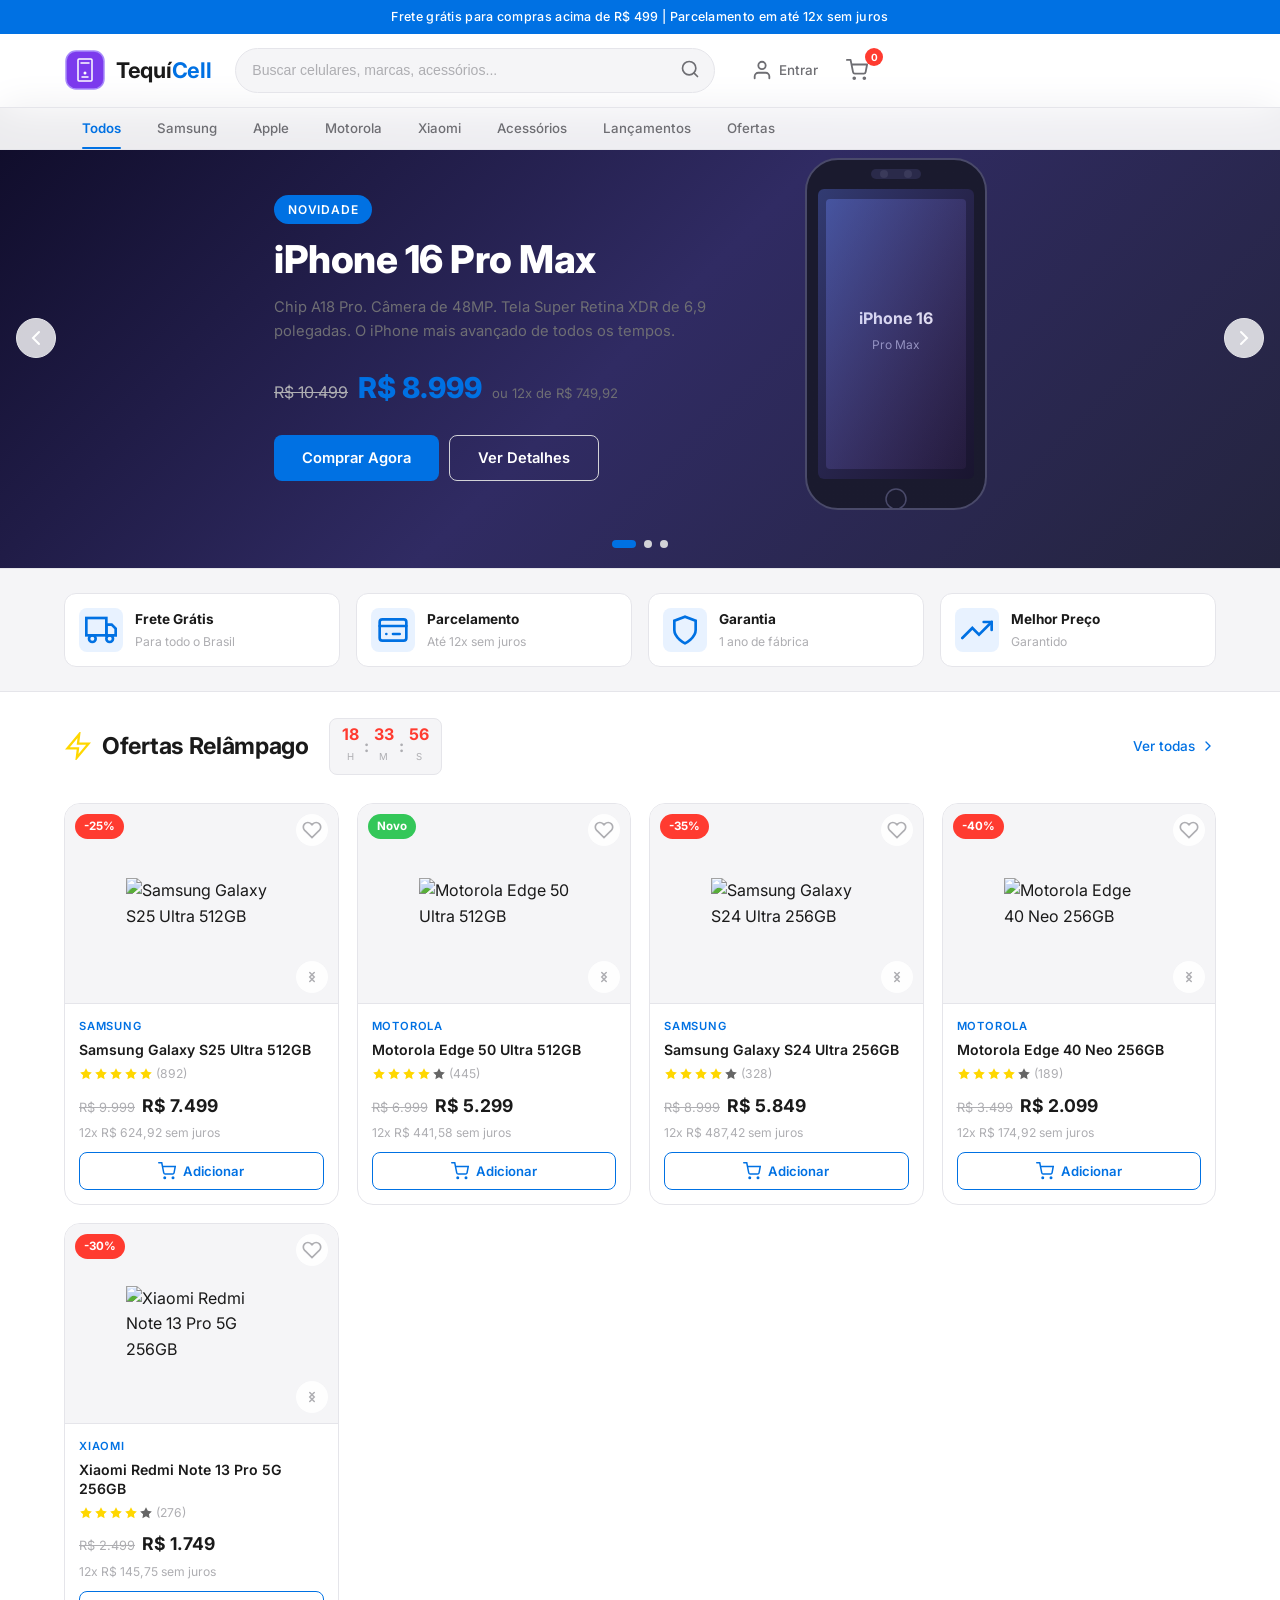
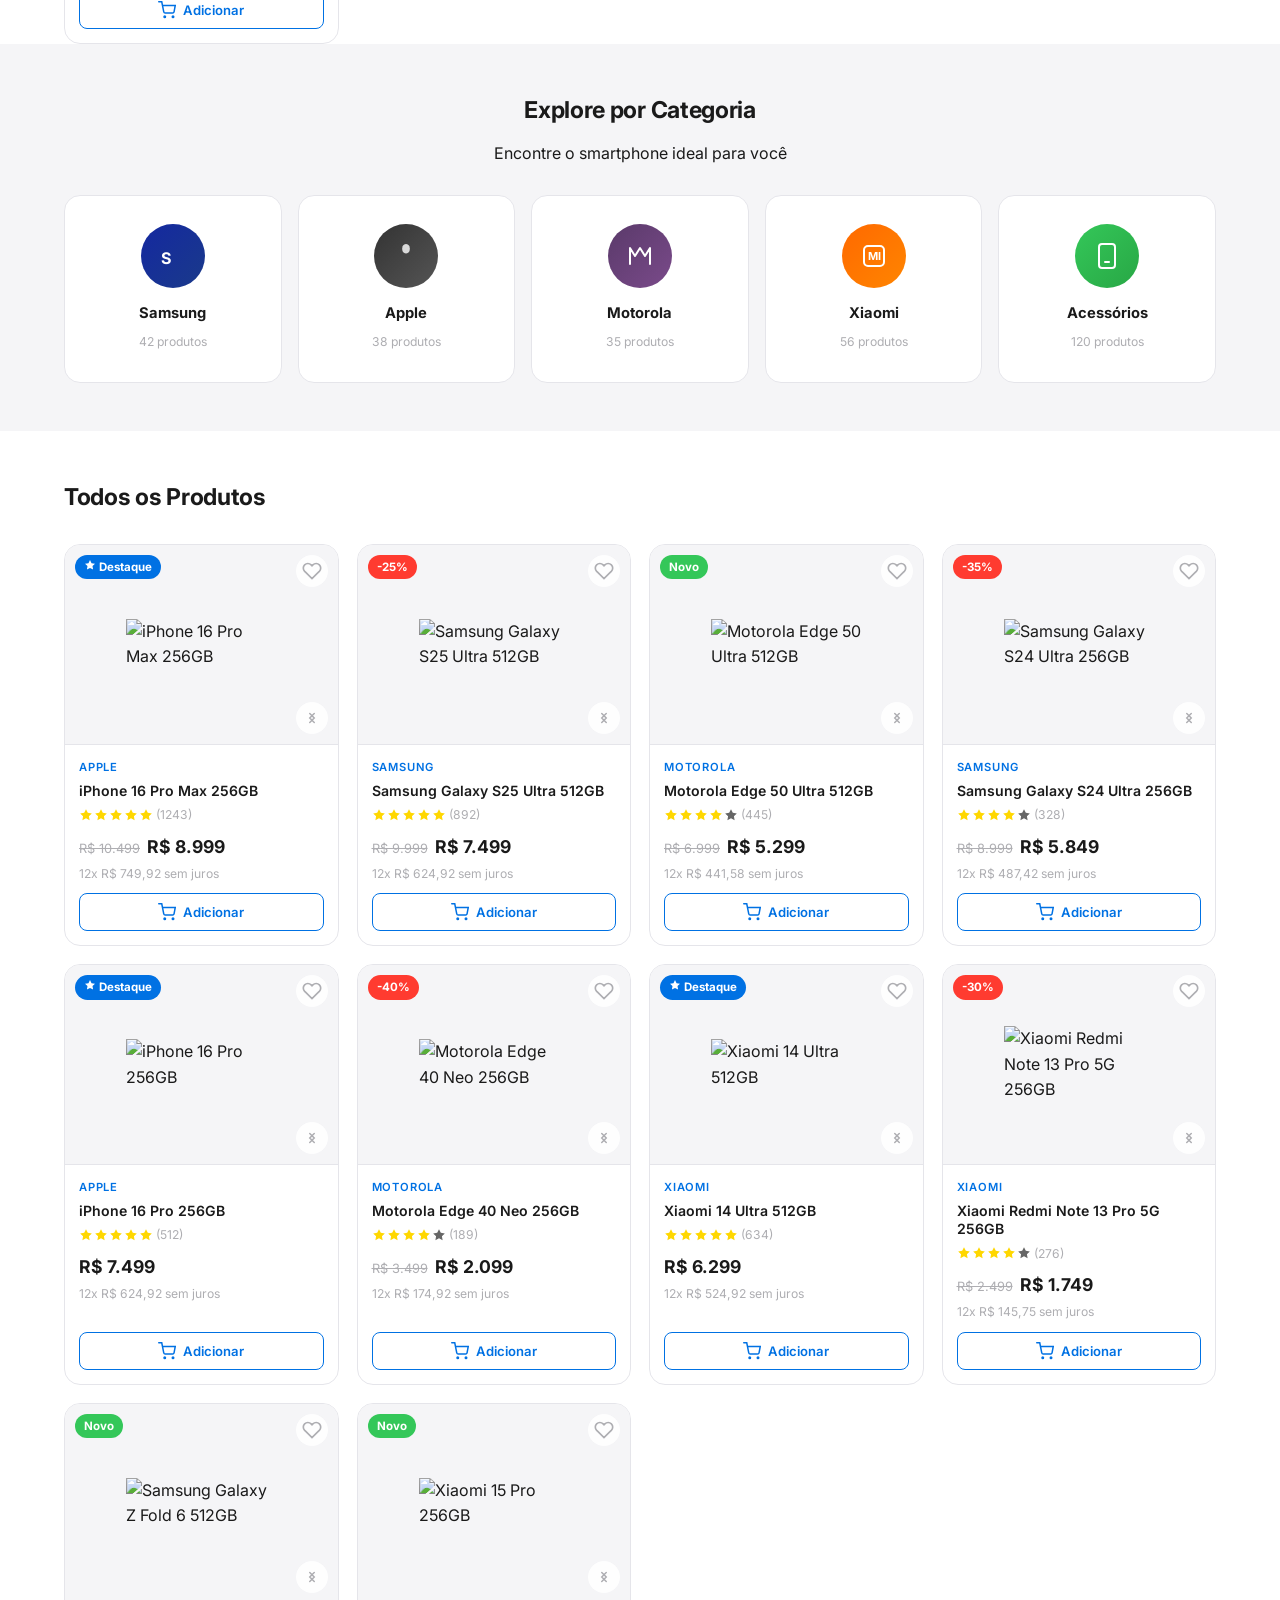
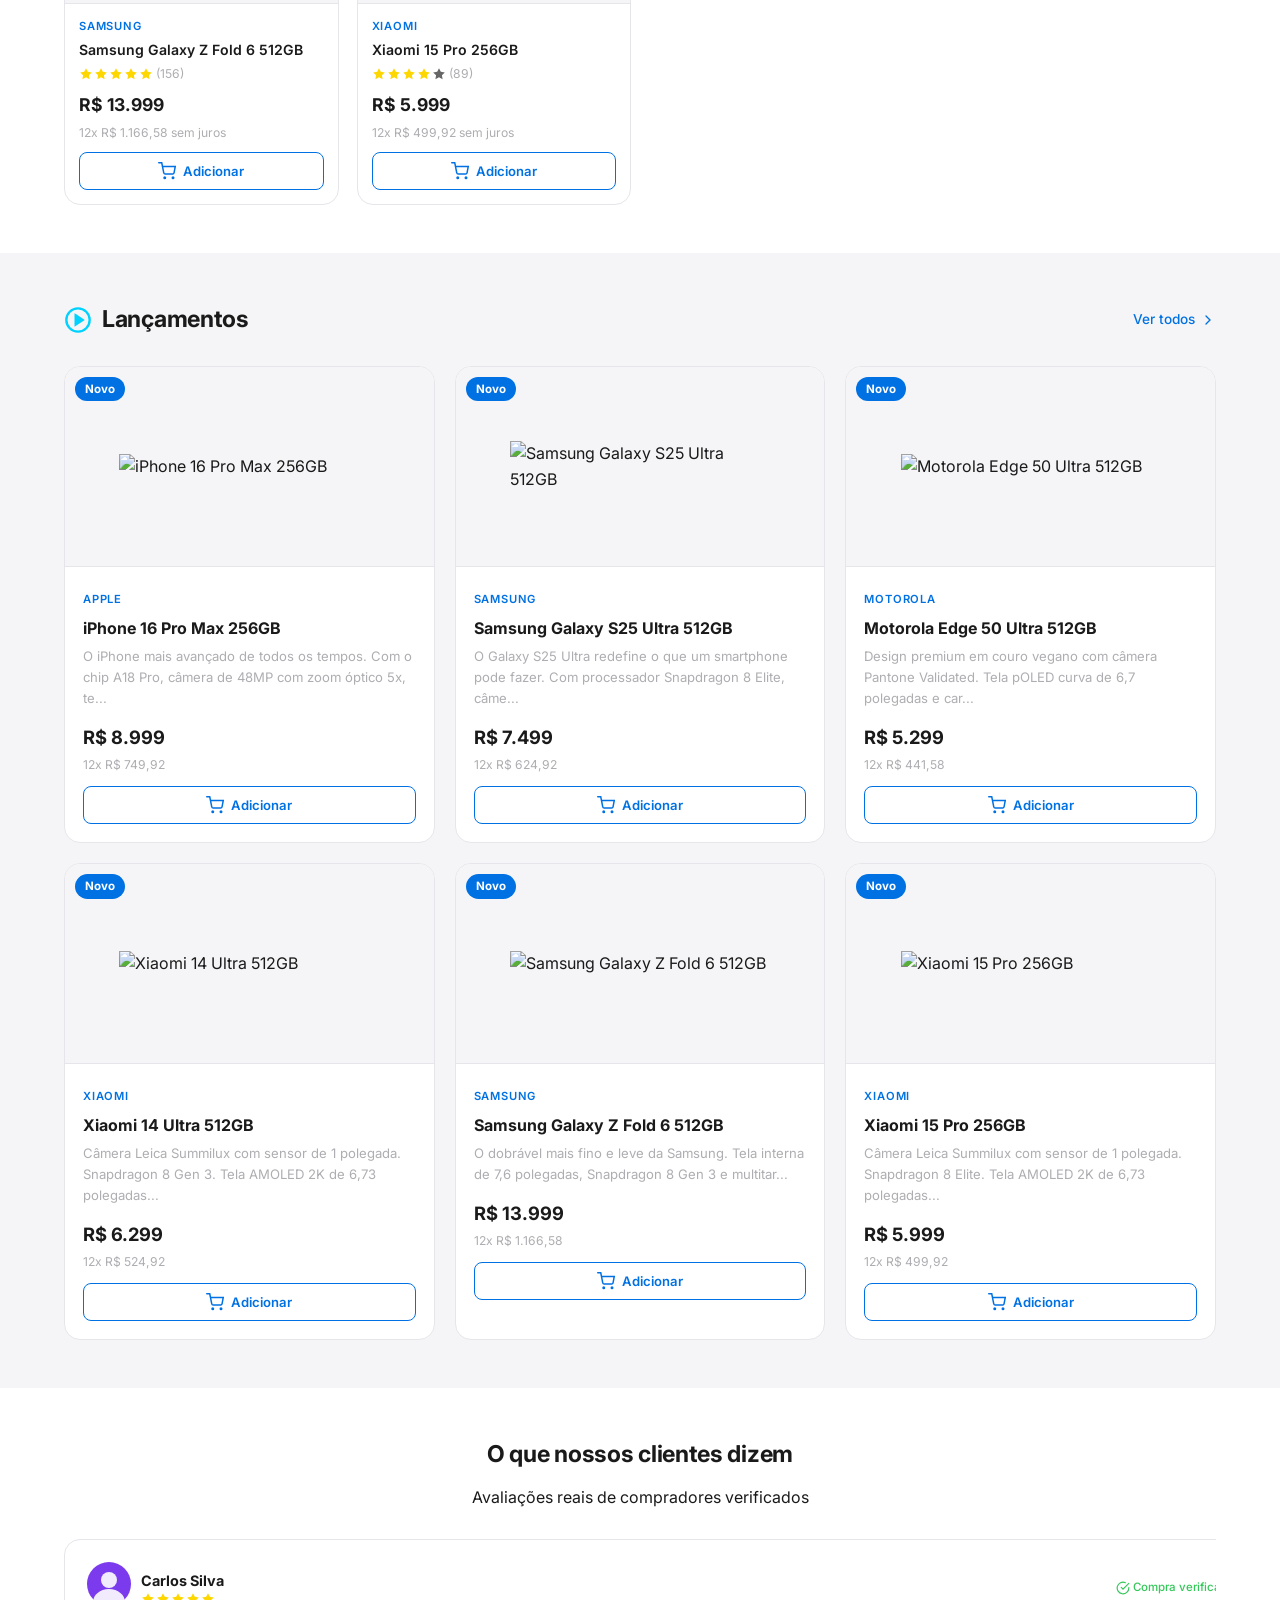
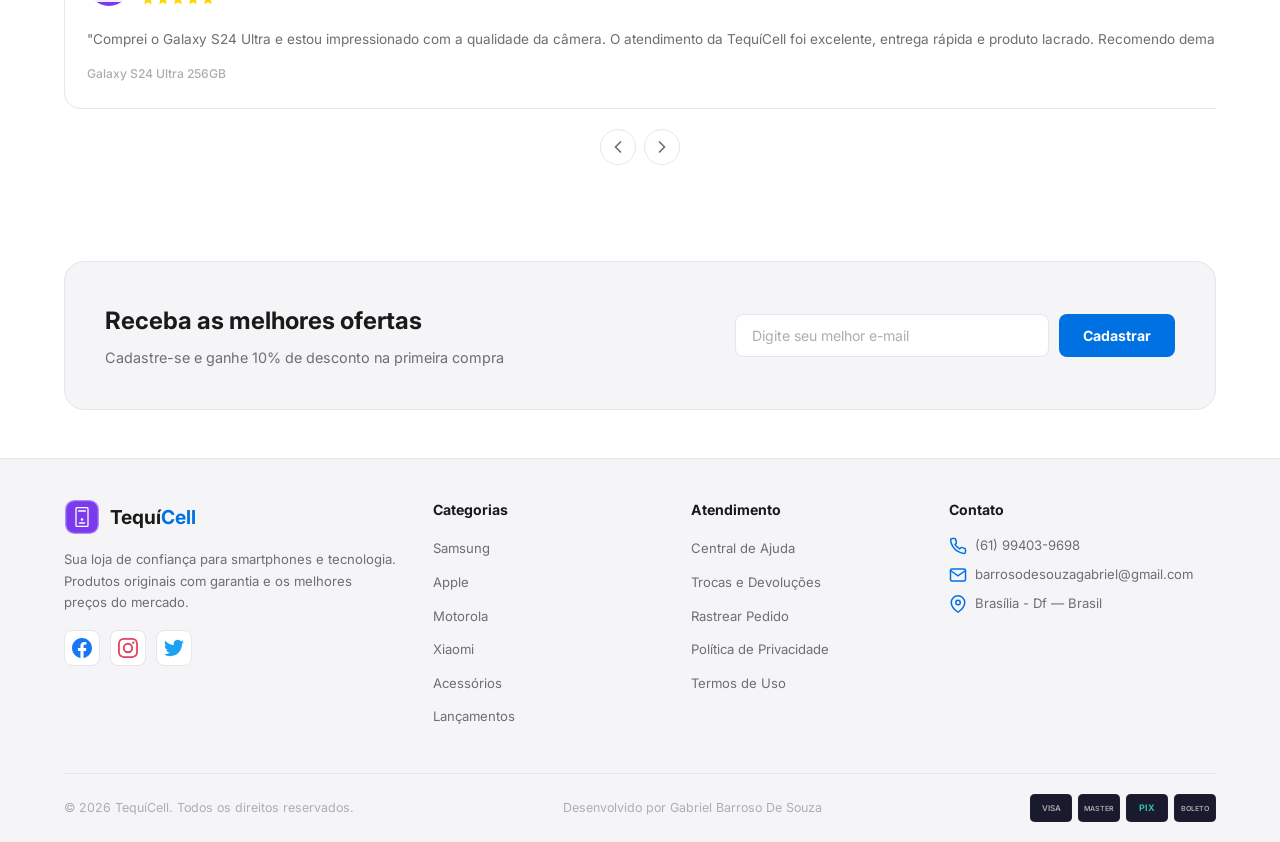
==== commit e8fd83af: "Update index.html" ====
--- a/index.html
+++ b/index.html
@@ -261,7 +261,7 @@
                             </div>
                             <div class="slide-buttons">
                                 <button class="btn-primary btn-lg" onclick="window.location.href='product.html?id=s25ultra'">Comprar Agora</button>
-                                <button class="btn-outline btn-lg">Ver Detalhes</button>
+                                <button class="btn-outline btn-lg" id="botao">Ver Detalhes</button>
                             </div>
                         </div>
                         <div class="slide-image">
@@ -291,7 +291,7 @@
                             </div>
                             <div class="slide-buttons">
                                 <button class="btn-primary btn-lg" onclick="window.location.href='product.html?id=edge50ultra'">Comprar Agora</button>
-                                <button class="btn-outline btn-lg">Ver Detalhes</button>
+                                <button class="btn-outline btn-lg" id="botao">Ver Detalhes</button>
                             </div>
                         </div>
                         <div class="slide-image">
@@ -525,4 +525,4 @@
 
     <script src="script.js"></script>
 </body>
-</html>+</html>
